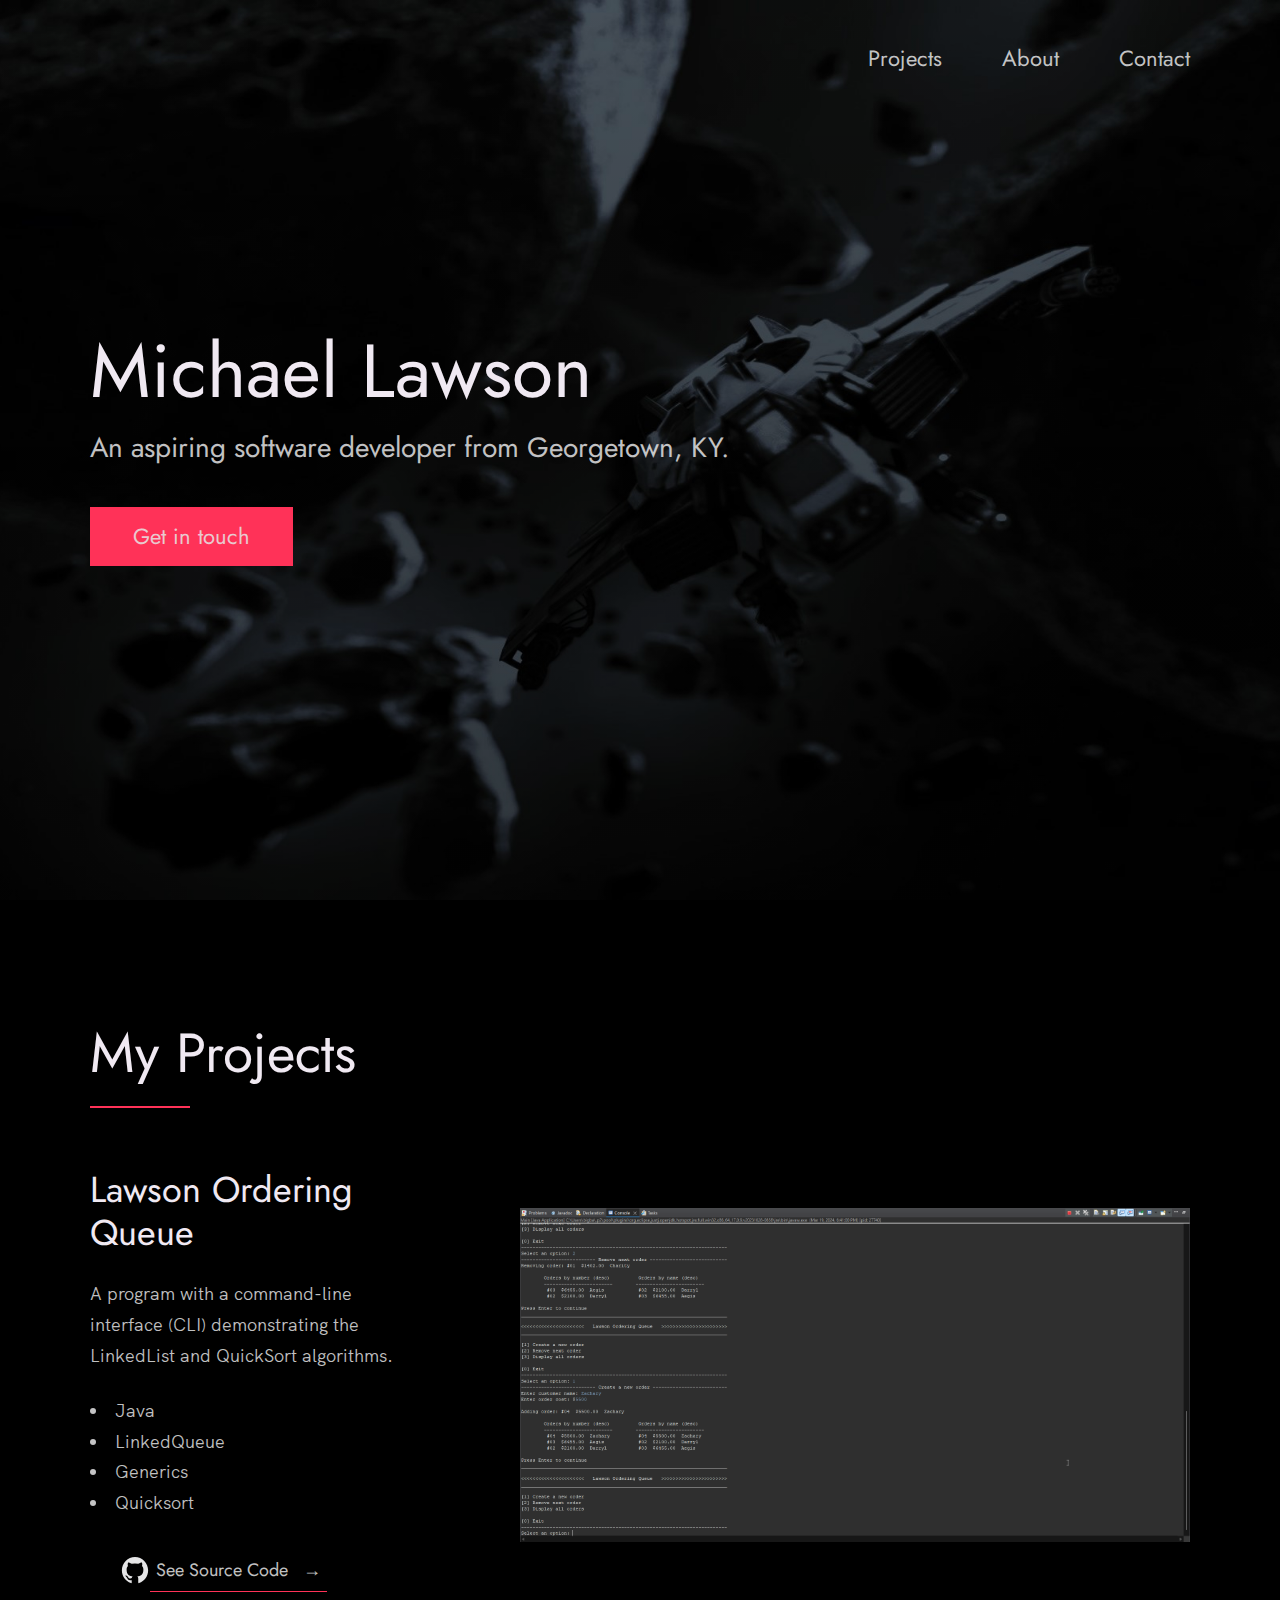
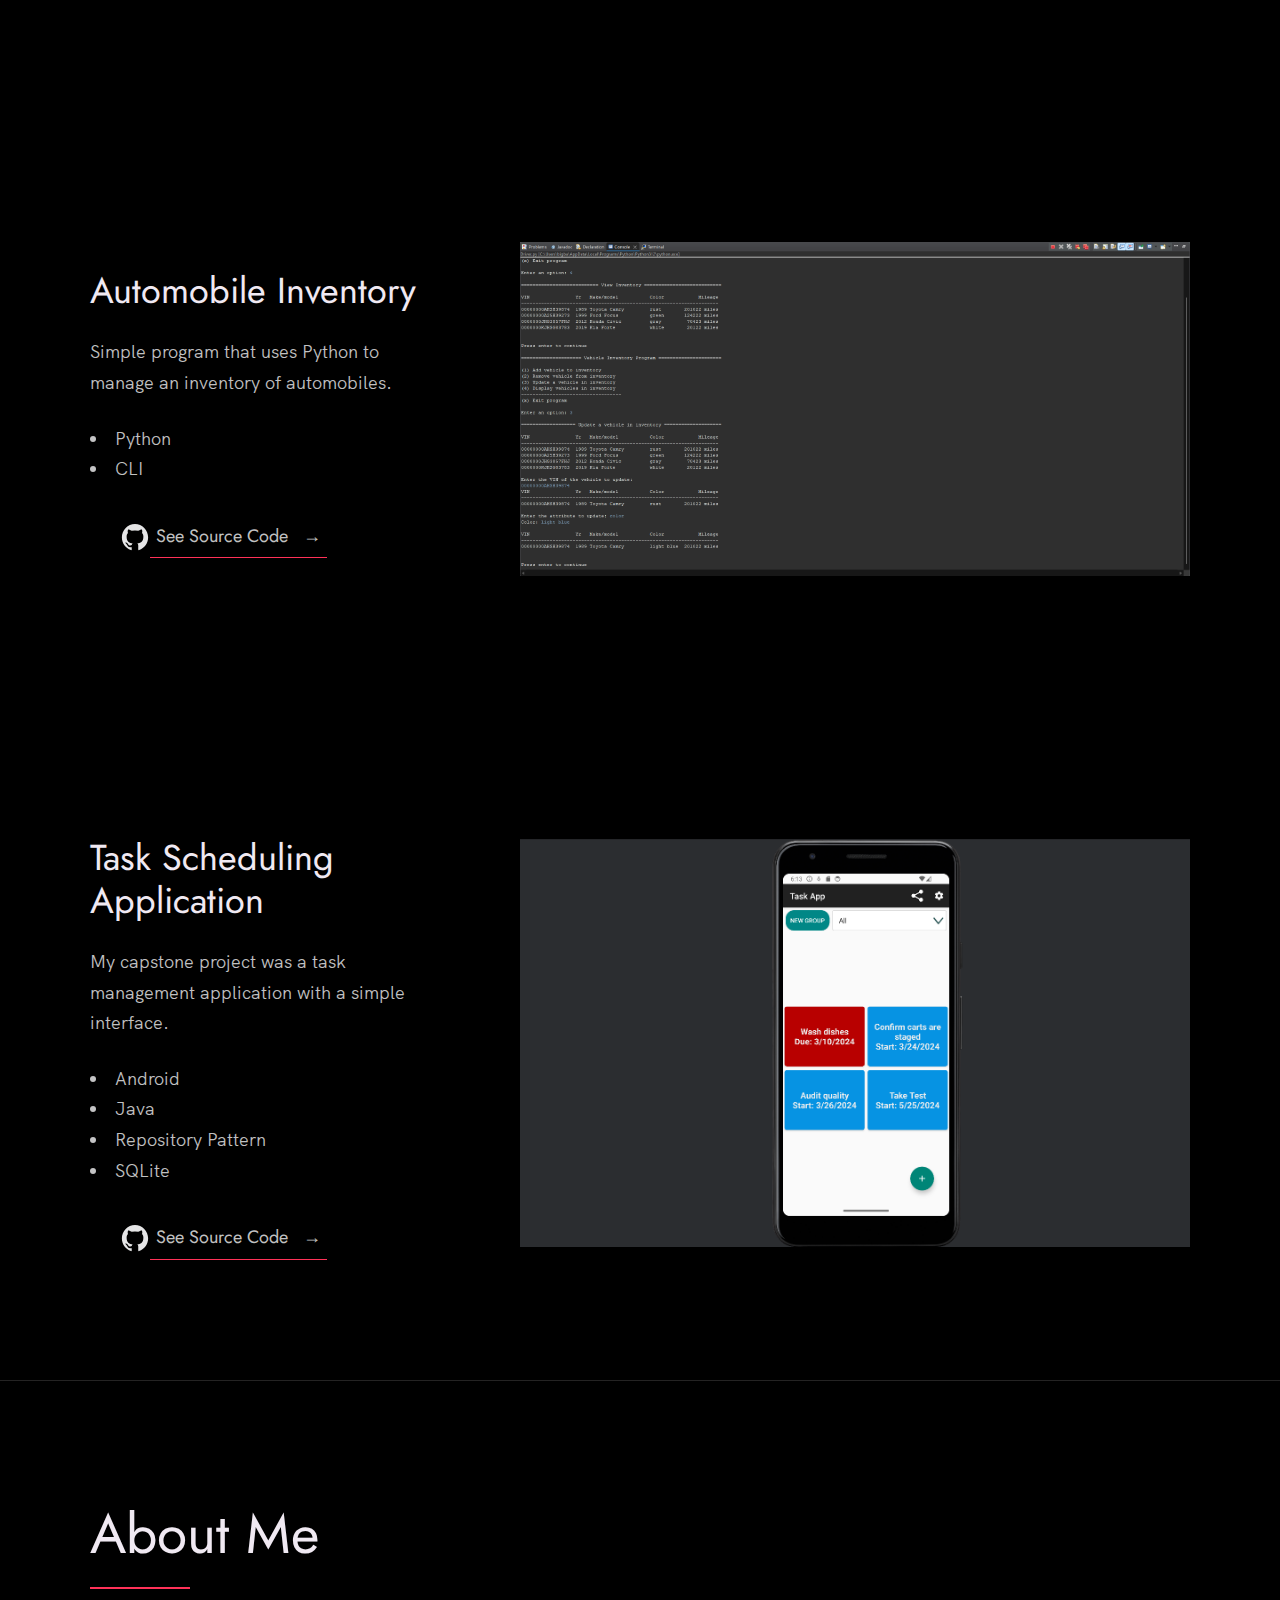
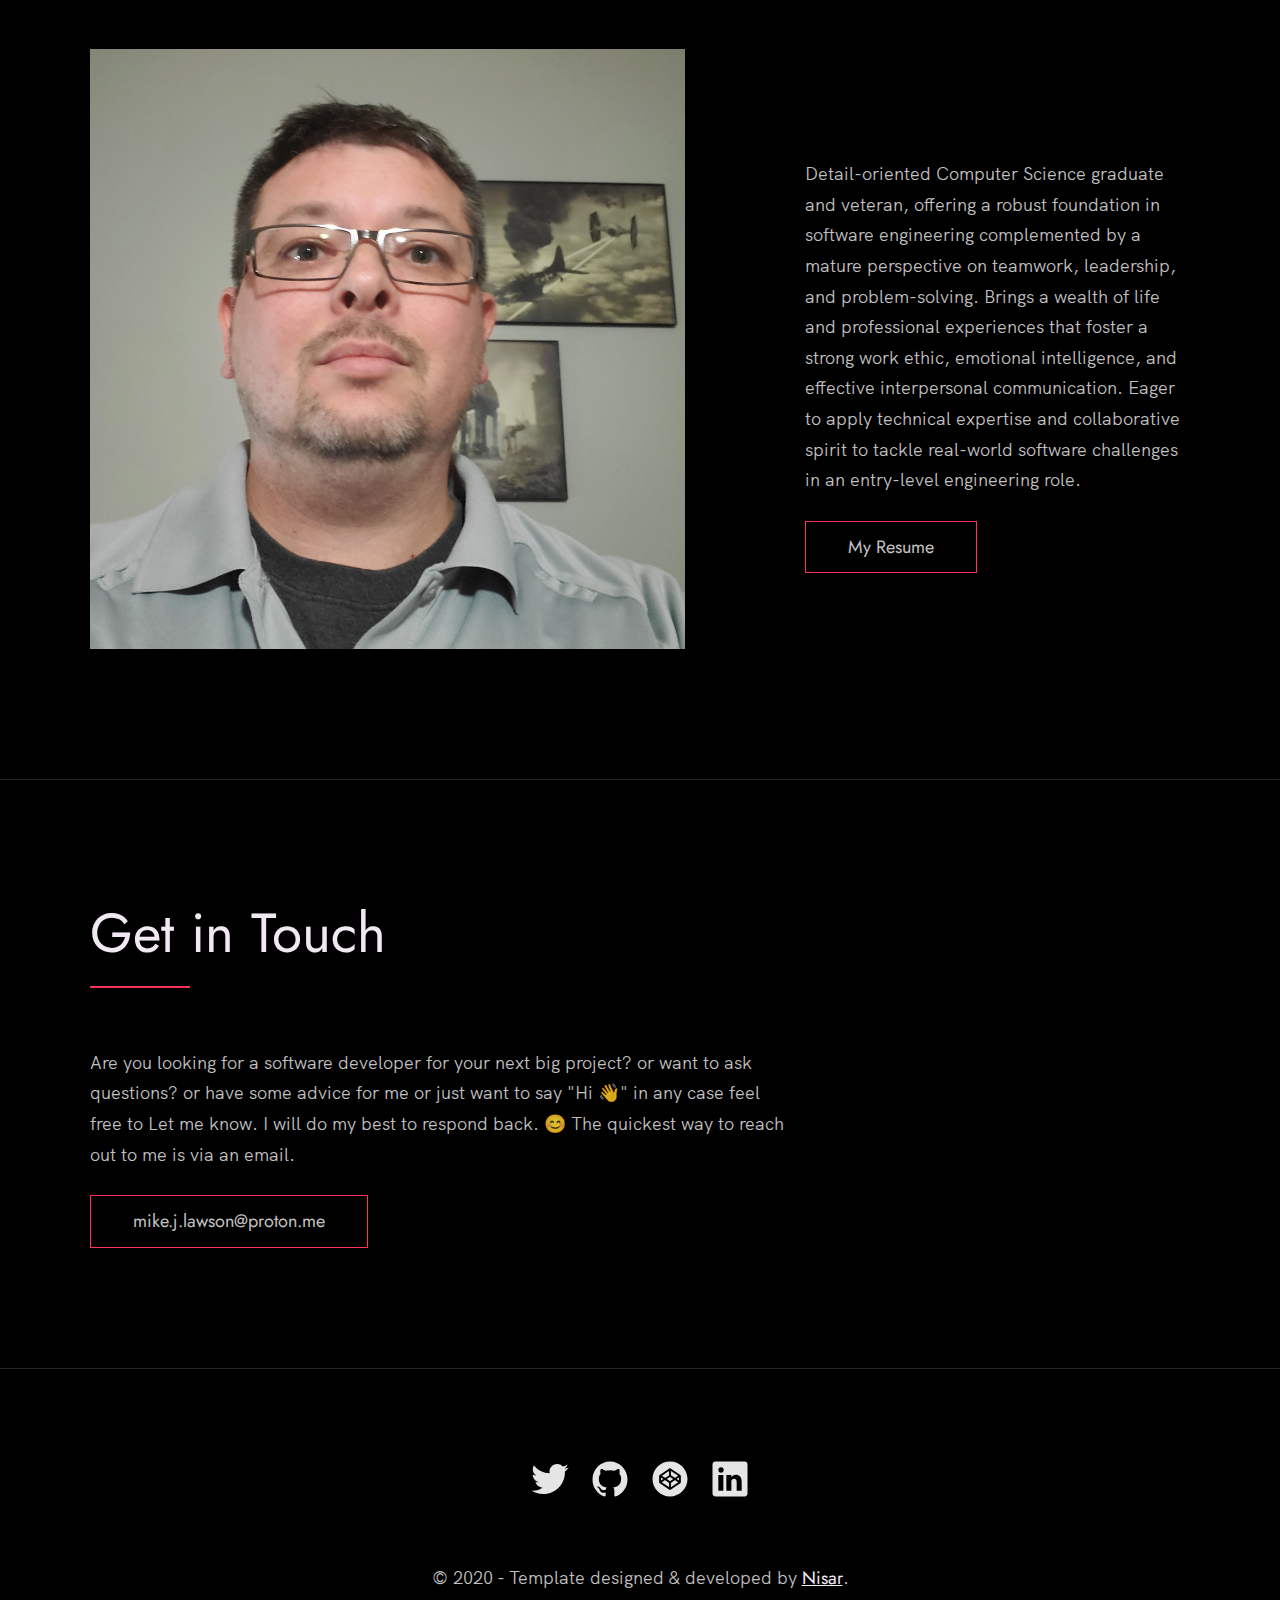
==== index.html @ 96735320 "Update index.html" ====
<!-- 
  Hello 😊.

  This template is designed and developed by Nisar Hassan Naqvi
  for anyone to use for free or customize the way they like.

  Github Repo: https://github.com/nisarhassan12/portfolio-template/
  My Website: https://nisar.dev

  For business & inquires, contact me => syednisarhassan12@gmail.com
-->

<!DOCTYPE html>
<html lang="en">

<head>
  <meta charset="UTF-8" />
  <meta name="viewport" content="width=device-width, initial-scale=1.0" />
  <link rel="shortcut icon" type="image/png" href="./images/favicon.png" />

  <!-- Put your site title here -->
  <title>
    Michael Lawson | An aspiring software developer.
  </title>

  <meta name="description" content="Add small description of yourslef.">
  <!-- Add some coding keywords below, Ex: (React, CSS etc) -->
  <meta name="keywords" content="Put your name, skills and some coding keywords" />
  <link rel="stylesheet" href="index.css" />
</head>

<body>

  <!-- ***** Header ***** -->

  <header class="header" role="banner" id="top">
    <div class="row">
      <nav class="nav" role="navigation">
        <ul class="nav__items">
          <li class="nav__item"><a href="#work" class="nav__link">Projects</a></li>
          <li class="nav__item">
            <a href="#about" class="nav__link">About</a>
          </li>
          <li class="nav__item">
            <a href="#contact" class="nav__link">Contact</a>
          </li>
        </ul>
      </nav>
    </div>
    <div class="header__text-box row">
      <div class="header__text">
        <h1 class="heading-primary">
          <!-- Replace the following name with your name -->
          <span>Michael Lawson</span>
        </h1>
        <!-- Put a small paragraph about yourself -->
        <p>An aspiring software developer from Georgetown, KY.</p>
        <a href="#contact" class="btn btn--pink">Get in touch</a>
      </div>
    </div>
  </header>

  <main role="main">

    <!-- ***** Work ***** -->

    <section class="work" id="work">
      <div class="row">
        <h2>My Projects</h2>
        <div class="work__boxes">

          <!-- Each div with the work__box class is a project. -->

          <div class="work__box">
            <div class="work__text">
              <h3>Lawson Ordering Queue</h3>
              <p>
                A program with a command-line interface (CLI) demonstrating the LinkedList and QuickSort algorithms.
              </p>
              <ul class="work__list">
                <li>Java</li>
                <li>LinkedQueue</li>
                <li>Generics</li>
                <li>Quicksort</li>
              </ul>

              <div class="work__links">
                <a href="https://github.com/Lawsonmj2024/JavaLinkedQueue" title="View Source Code" target="_blank">
                  <img src="./images/github.svg" class="work__code" alt="GitHub">
                </a>
                <a href="https://github.com/Lawsonmj2024/JavaLinkedQueue" target="_blank" class="link__text">
                  See Source Code <span>&rarr;</span>
                </a>
              </div>
            </div>
            <div class="work__image-box">
              <img src="./images/project-1.png" class="work__image" alt="Project 1" />
            </div>
          </div>
          
          <!-- Python project-2. -->

          <div class="work__box">
            <div class="work__text">
              <h3>Automobile Inventory</h3>
              <p>
                Simple program that uses Python to manage an inventory of automobiles.
              </p>
              <ul class="work__list">
                <li>Python</li>
                <li>CLI</li>
              </ul>

              <div class="work__links">
                <a href="#">
                  <img src="./images/github.svg" class="work__code" title="View Source Code" alt="GitHub">
                </a>
                <a href="#" class="link__text">
                  See Source Code <span>&rarr;</span>
                </a>
              </div>
            </div>
            <div class="work__image-box">
              <img src="./images/project-2.png" class="work__image" alt="Project 2" />
            </div>
          </div>
          
          <!-- Each div with the work__box class is a project. -->

          <div class="work__box">
            <div class="work__text">
              <h3>Task Scheduling Application</h3>
              <p>
                My capstone project was a task management application with a simple interface.
              </p>
              <ul class="work__list">
                <li>Android</li>
                <li>Java</li>
                <li>Repository Pattern</li>
                <li>SQLite</li>
              </ul>

              <div class="work__links">
                <a href="#">
                  <img src="./images/github.svg" class="work__code" title="View Source Code" alt="GitHub">
                </a>
                <a href="#" class="link__text">
                  See Source Code <span>&rarr;</span>
                </a>
              </div>
            </div>
            <div class="work__image-box">
              <img src="./images/project-3.png" class="work__image" alt="Project 3" />
            </div>
          </div>
        </div>
      </div>
    </section>

    <!-- ***** About ***** -->

    <section class="about" id="about">
      <div class="row">
        <h2>About Me</h2>
        <div class="about__content">
          <div class="about__text">
            <!-- Replace the below paragraph with info about yourself -->
            <p>
              Detail-oriented Computer Science graduate and veteran, offering a robust foundation in software engineering
              complemented by a mature perspective on teamwork, leadership, and problem-solving. Brings a wealth of life
              and professional experiences that foster a strong work ethic, emotional intelligence, and effective interpersonal
              communication. Eager to apply technical expertise and collaborative spirit to tackle real-world software challenges
              in an entry-level engineering role.
            </p>
            <!-- Provide a link to your resume -->
            <a href="#" class="btn">My Resume</a>
          </div>

          <div class="about__photo-container">
            <!-- Add a nice photo of yourself -->
            <img class="about__photo" src="./images/my-photo.jpg" alt="" />
          </div>
        </div>
      </div>
    </section>
  </main>

  <!-- ***** Contact ***** -->

  <section class="contact" id="contact">
    <div class="row">
      <h2>Get in Touch</h2>
      <div class="contact__info">
        <p>
          Are you looking for a software developer for your next big project?
           or want to ask questions? or have some advice for me
          or just want to say "Hi 👋" in any case feel free to Let me know. I
          will do my best to respond back. 😊 The quickest way to reach out to
          me is via an email.
        </p>
        <!-- Replace the email with yours -->
        <a href="mailto:mike.j.lawson@proton.me" class="btn">mike.j.lawson@proton.me</a>
      </div>
    </div>
  </section>

  <!-- ***** Footer ***** -->

  <footer role="contentinfo" class="footer">
    <div class="row">
      <!-- Update the links to point to your accounts -->
      <ul class="footer__social-links">
        <li class="footer__social-link-item">
			
			<!-- X Account -->
			
          <a href="#" title="Link to Twitter Profile">
            <img src="./images/twitter.svg" class="footer__social-image" alt="Twitter">
          </a>
        </li>
        <li class="footer__social-link-item">
			
			<!-- GitHub Account -->
			
          <a href="https://github.com/Lawsonmj2024" title="Link to Github Profile">
            <img src="./images/github.svg" class="footer__social-image" alt="Github">
          </a>
        </li>
        <li class="footer__social-link-item">
			
			<!-- CodePen Account -->
			
          <a href="#" title="Link to Codepen Profile">
            <img src="./images/codepen.svg" class="footer__social-image" alt="Codepen">
          </a>
        </li>
        <li class="footer__social-link-item">
			
			<!-- LinkedIn Account -->
			
          <a href=https://www.linkedin.com/in/michael-lawson-b5376b250/">
            <img src="./images/linkedin.svg" title="Link to Linkedin Profile" class="footer__social-image" alt="Linkedin">
          </a>
        </li>
      </ul>

      <!-- If you give me some credit by keeping the below paragraph, will be huge for me 😊 Thanks. -->
      
      <p>
        &copy; 2020 - Template designed & developed by <a href="https://nisar.dev" class="link">Nisar</a>.
      </p>
      <div class="footer__github-buttons">
        <iframe
          src="https://ghbtns.com/github-btn.html?user=nisarhassan12&repo=portfolio-template&type=watch&count=true"
          frameborder="0" scrolling="0" width="170" height="20" title="Watch Portfolio Template on GitHub">
        </iframe>
      </div>
    </div>
  </footer>

  <a href="#top" class="back-to-top" title="Back to Top">
    <img src="./images/arrow-up.svg" alt="Back to Top" class="back-to-top__image"/>
  </a>
  <script src="./index.js"></script>
</body>

</html>
---- index.css ----
/* --------------------------------------- */
/* ----- Basic Setup ----- */
/* --------------------------------------- */

@font-face {
    font-family: 'Hk Grotesk';
    font-style: normal;
    font-weight: 400;
    src: url('./fonts/HKGrotesk-Regular.woff') format('woff');
}

@font-face {
    font-family: 'Jost';
    font-style: normal;
    font-weight: 400;
    src: url('./fonts/Jost-Regular.ttf') format('woff');
}

* {
    margin: 0;
    padding: 0;
    box-sizing: inherit;
}

:root {
    --font-size-small: 1.8rem;
    --font-size-normal: 2.2rem;
    --font-size-medium: 2.8rem;
    --font-size-medium-1: 3.6rem;
    --font-size-large: 5.5rem;
    --font-size-huge: 7.5rem;
    --font-stack: 'Hk Grotesk', sans-serif;

    --line-height-normal: 1.7;
    --line-height-small: 1.2;

    --black: #000;
    --pink: #ff3258;
    --white: #f0e9f2;
    --white-1: #e5e5e6da;


    --container-max-width: 1180px;
    --container-normal-width: 800px;
    --container-medium-width: 700px; 
    --container-small-width: 500px;

    --gutter-huge: 12rem;
    --gutter-medium: 6rem;
    --gutter-normal: 3rem;
    --gutter-small-1: 2.5rem;
    --gutter-small: 2rem;

    --border-light: 1px solid rgb(36, 35, 35);
}

html {
    font-size: 62.5%; /* (16/10)*100 = 62.5% => 1rem = 10px */
    box-sizing: border-box;
    scroll-behavior: smooth;
}

@media(max-width: 1000px) {
    html {
        font-size: 52%;
    }
}

body {
    font-size: var(--font-size-small);
    font-family: var(--font-stack);
    font-weight: 400;
    color: var(--white-1);
    line-height: var(--line-height-normal);
    background: var(--black);
    overflow-x: hidden;
}

.row {
    max-width: var(--container-max-width);
    margin: 0 auto;
}

@media(max-width: 1340px) {
    .row {
        max-width: 1100px;
    }
}

@media(max-width: 1240px) {
    .row {
        padding: 0 var(--gutter-medium);
    }
}

@media(max-width: 600px) {
    .row {
        padding: 0 var(--gutter-normal);
    }
}

@media(max-width: 600px) {
    .row {
        padding: 0 var(--gutter-small);
    }
}

section {
    padding: var(--gutter-huge) 0;
    border-bottom: var(--border-light);
}

img {
    object-fit: contain;
    max-width: 100%;
}

/* --------------------------------------- */
/* ----- Headlines and Paragraphs ----- */
/* --------------------------------------- */

h1,
h2,
h3 {
    font-family: 'Jost', sans-serif;
    font-weight: 400;
    line-height: var(--line-height-small);
    color: var(--white);
}

.heading-primary {
    line-height: 1;
    font-size: var(--font-size-huge);
    font-weight: 400;
}

@media(max-width: 900px) {
    .heading-primary {
        font-size: 6.5rem;
    }
}

h2 {
    font-size: var(--font-size-large);
    margin-bottom: var(--gutter-medium);
}

h2::after {
    content: '';
    display: block;
    height: 2px;
    width: 10rem;
    background: var(--pink);
    margin: var(--gutter-small) 0;
}

h3 {
    font-size: var(--font-size-medium-1);
    margin-bottom: var(--gutter-small);
}

@media(max-width: 500px) {
    .heading-primary {
        font-size: var(--font-size-large);
    }

    h2 {
        font-size: var(--font-size-medium-1);
    }

    h3 {
        font-size: var(--font-size-medium);
    }
}

p {
    margin: var(--gutter-small-1) 0;
}

@media(max-width: 900px) {
    p { 
        max-width: var(--container-small-width);
    }
}

/* --------------------------------------- */
/* ----- Buttons and Links ----- */
/* --------------------------------------- */

a {
    color: var(--white);
    font-weight: 400;
    font-family: 'Jost', sans-serif;
    transition: all .2s;
    outline: 2px solid transparent;
}

::-moz-focus-inner {
    border: 0;
}

button:focus,
a:focus {
    outline: 2px solid var(--pink);
}

body:not(.user-is-tabbing) button:focus,
body:not(.user-is-tabbing) a:focus {
    outline: none;
}

.link:hover {
    color: var(--pink);
}

.btn {
    position: relative;
    display: inline-block;
    padding: 1rem 4.2rem;
    text-decoration: none;
    color: inherit;
    border: 1px solid  var(--pink);
    font-weight: 400;
}

.btn:focus {
    outline: none;
}

.btn::after {
    content: '';
    display: block;
    position: absolute;
    top: 0;
    left: 0;
    right: 100%;
    background: var(--white);
    height: 100%;
    z-index: -1;
    transition: all 0.2s cubic-bezier(1, 0.68, 0.16, 0.9);
}

.btn:hover::after,
.btn:focus::after {
    right: 0;
    background: var(--pink);
}

.btn--pink {
    background: var(--pink);
    transition: all 0.2s;
}

.btn--pink::after {
    display: none;
}

.btn--pink:hover,
.btn--pink:focus {
    background: transparent;
}

.link__text {
    position: relative;
    display: inline-block;
    padding: .6rem;
    color: inherit;
    text-decoration: none;
    border-bottom: 1px solid var(--pink);
}

.link__text::after {
    content: '';
    display: block;
    position: absolute;
    top: 0;
    left: 0;
    right: 100%;
    background: var(--white);
    height: 100%;
    z-index: -1;
    transition: all 0.2s cubic-bezier(1, 0.68, 0.16, 0.9);
}

.link__text:focus {
    outline: none;
}

.link__text:hover::after,
.link__text:focus:after {
    right: 0;
    background: var(--pink);
}

.link__text span {
    padding-left: 1rem;
    font-family: sans-serif;
}

/* ----- Back to Top ----- */

.back-to-top {
    position: fixed;
    bottom: 4rem;
    right: 4rem;
    display: flex;
    justify-content: center;
    align-items: center;
    height: 5.5rem;
    width: 5.5rem;
    background-color: var(--pink);
    border-radius: 50%;
    z-index: 10;
    visibility: hidden;
    transition: all .4s;
}

.back-to-top__image {
    height: 70%;
}

@media(max-width: 900px) {
    .back-to-top {
        right: 2rem;
    }
}

@media(max-width: 500px) {
    .back-to-top {
        right: 1rem;
    }
}

/* --------------------------------------- */
/* ----- Navigation ----- */
/* --------------------------------------- */

.nav {
    display: flex;
    justify-content: flex-end;
    padding: var(--gutter-normal) 0;
}

.nav__items {
    display: flex;
    list-style: none;
}

.nav__item:not(:last-child) {
    margin-right: var(--gutter-medium);
}

@media(max-width: 500px) {
    .nav {
        justify-content: center;
    }
}

@media(max-width: 400px) {
    .nav__item:not(:last-child) {
        margin-right: var(--gutter-normal);
    }
}

@media(max-width: 300px) {
    .nav {
        font-size: var(--font-size-small);
    }
}

.nav__link {
    position: relative;
    display: inline-block;
    padding: 1rem 0;
    text-decoration: none;
    color: inherit;
    transition: all .2s;
}

.nav__link::after {
    content: '';
    position: absolute;
    bottom: 0;
    left: 0;
    right: 100%;
    display: inline-block;
    height: 1rem;
    background: var(--white);
    transition: all 0.25s cubic-bezier(1, 0.68, 0.16, 0.9);
}

.nav__link:hover {
    color: var(--pink);
}

.nav__link:hover::after {
    right: 0;
    height: 2px;
    background: var(--pink);
}

/* --------------------------------------- */
/* ----- Header ----- */
/* --------------------------------------- */

.header {
    background: linear-gradient(rgba(0,0,0, .1), rgba(0,0,0, .4)), 
        url('./images/header.jpg');
    height: 100vh;
    background-size: cover;
    background-position: center;
    background-attachment: fixed;
    font-size: var(--font-size-normal);
}

.header__text {
    position: absolute;
    top: 50%;
    transform: translateY(-50%);
}

.header__text p {
    margin: 1.5rem 0 3.5rem;
    max-width: var(--container-medium-width);
    font-family: 'Jost', sans-serif;
    font-size: var(--font-size-medium);
}

@media(max-width: 500px) {
    .header {
        text-align: center;
    }

    .header__text p {
        transform: scale(.8);
    }
}

/* --------------------------------------- */
/* ----- Work ----- */
/* --------------------------------------- */

.work__box {
    display: flex;
    align-items: center;
}

@media(max-width: 900px) {
    .work__box {
        align-items: initial;
        flex-direction: column-reverse;
    }
}

.work__box:not(:last-child) {
    margin-bottom: 25rem;
}

@media(max-width: 500px) {
    .work__box:not(:last-child) {
        margin-bottom: 20rem;
    }
}

.work__links {
    display: flex;
    align-items: center;
}

.work__text {
    flex: 0 0 30%;
}

.work__list {
    /* list-style-type: square; */
    list-style-position: inside;
    margin-bottom: var(--gutter-normal);
}

.work__code {
    display: block;
    height: 3rem;
    margin-left: var(--gutter-normal);
    transition: all .3s;
}

.work__code:hover {
    transform: scale(1.2);
}

.work__image-box {
    margin-bottom: var(--gutter-normal);
}

@media(min-width: 901px) {
    .work__image-box {
        flex: 1;
        margin: 0 0 0 10rem;
    }
}

@media(max-width: 900px) {
    .work__code {
        height: 4rem;
    }
}

/* --------------------------------------- */
/* ----- Clients ----- */
/* --------------------------------------- */

.client__logos {
    display: flex;
    justify-content: space-between;
    filter: invert(100%) grayscale(100%) opacity(.8);
}

.client__logo {
    height: 6.5rem;
    max-width: 18rem;
}

@media(max-width: 1240px) {
    .client__logos {
        overflow-x: scroll;
        padding: var(--gutter-normal);
    }

    .client__logo:not(:last-of-type) {
        margin-right: var(--gutter-medium);
    }
}

/* --------------------------------------- */
/* ----- About ----- */
/* --------------------------------------- */

.about__content {
    display: flex;
    flex-direction: row-reverse;
    align-items: center;
}

@media(max-width: 900px) {
    .about__content {
        flex-direction: column-reverse;
        align-items: initial;
    }
}

.about__photo-container {
    margin-bottom: var(--gutter-normal);
}

@media(min-width: 901px) {
    .about__text {
        flex: 0 0 35%;
    }
    
    .about__photo-container {
        flex: 1;
        margin: 0 var(--gutter-huge) 0 0;
    }
}

/* --------------------------------------- */
/* ----- Contact ----- */
/* --------------------------------------- */

.contact__info {
    max-width: var(--container-medium-width);
}

/* --------------------------------------- */
/* ----- Footer ----- */
/* --------------------------------------- */

.footer {
    text-align: center;
    padding: var(--gutter-medium) 0 var(--gutter-normal);
}

.footer__social-links {
    display: flex;
    justify-content: center;
    padding: var(--gutter-normal) 0;
    list-style: none;
}

.footer__social-link-item:not(:last-of-type) {
    margin-right: var(--gutter-small);
}

.footer__social-image {
    height: 4rem;
}

.footer__github-buttons {
    display: flex;
    justify-content: center;
}

.footer__github-buttons iframe {
    height: 2.5rem;
    width: 84px;
    transform: translateY(3px);
}

@media(max-width: 500px) {
    .footer {
        padding: var(--gutter-medium) 0;
    } 
}
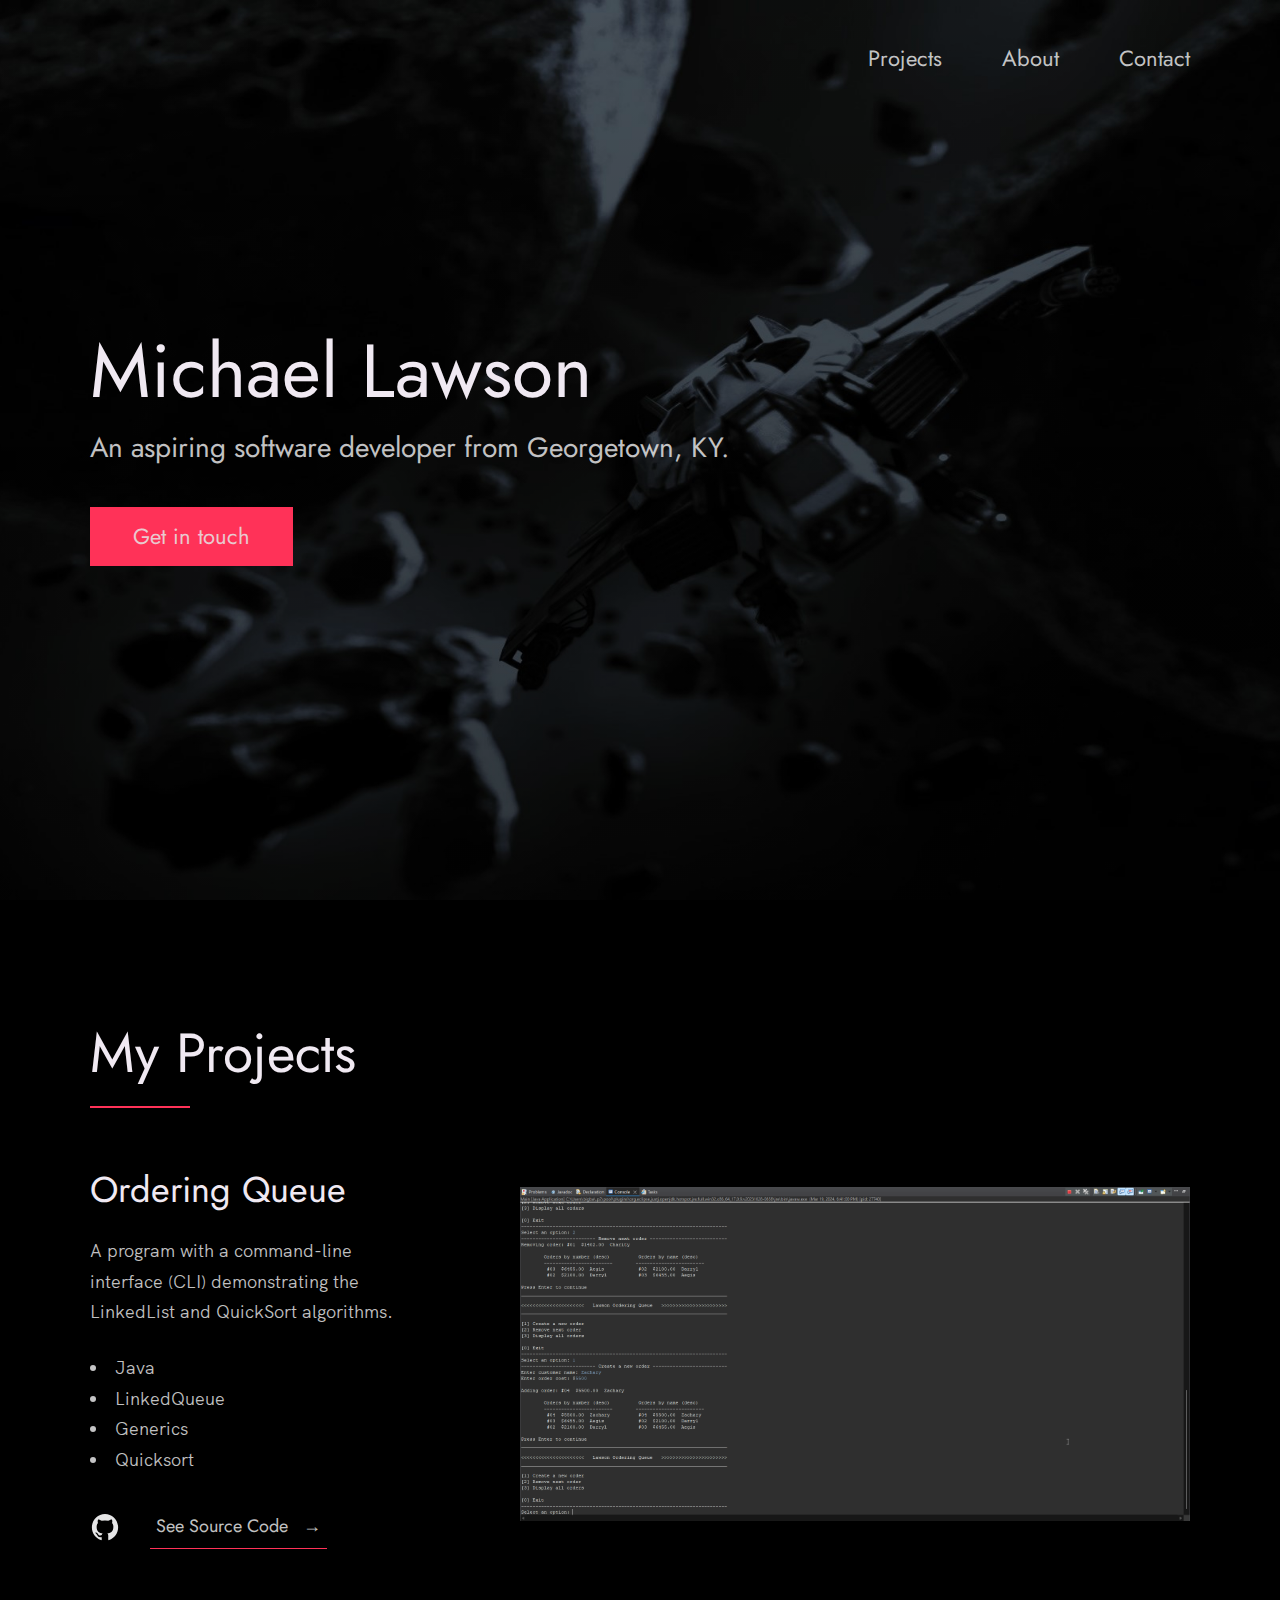
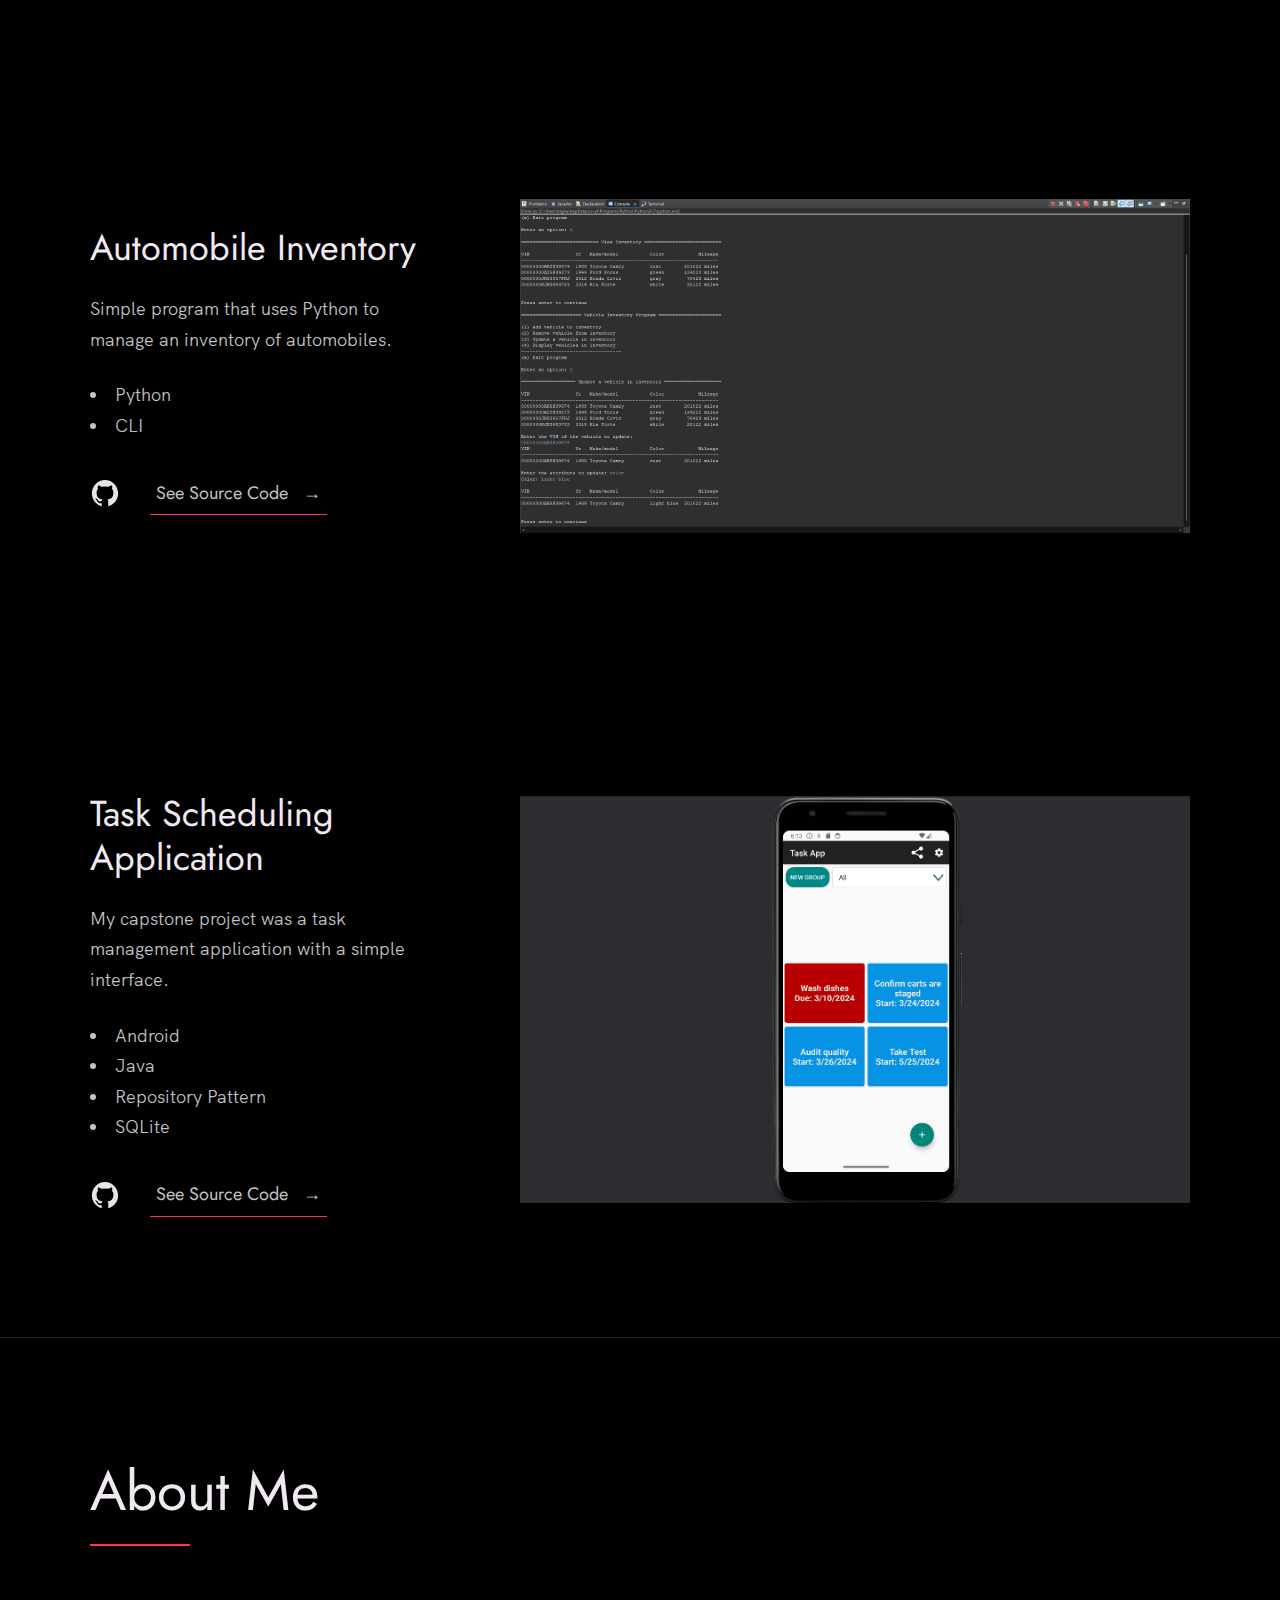
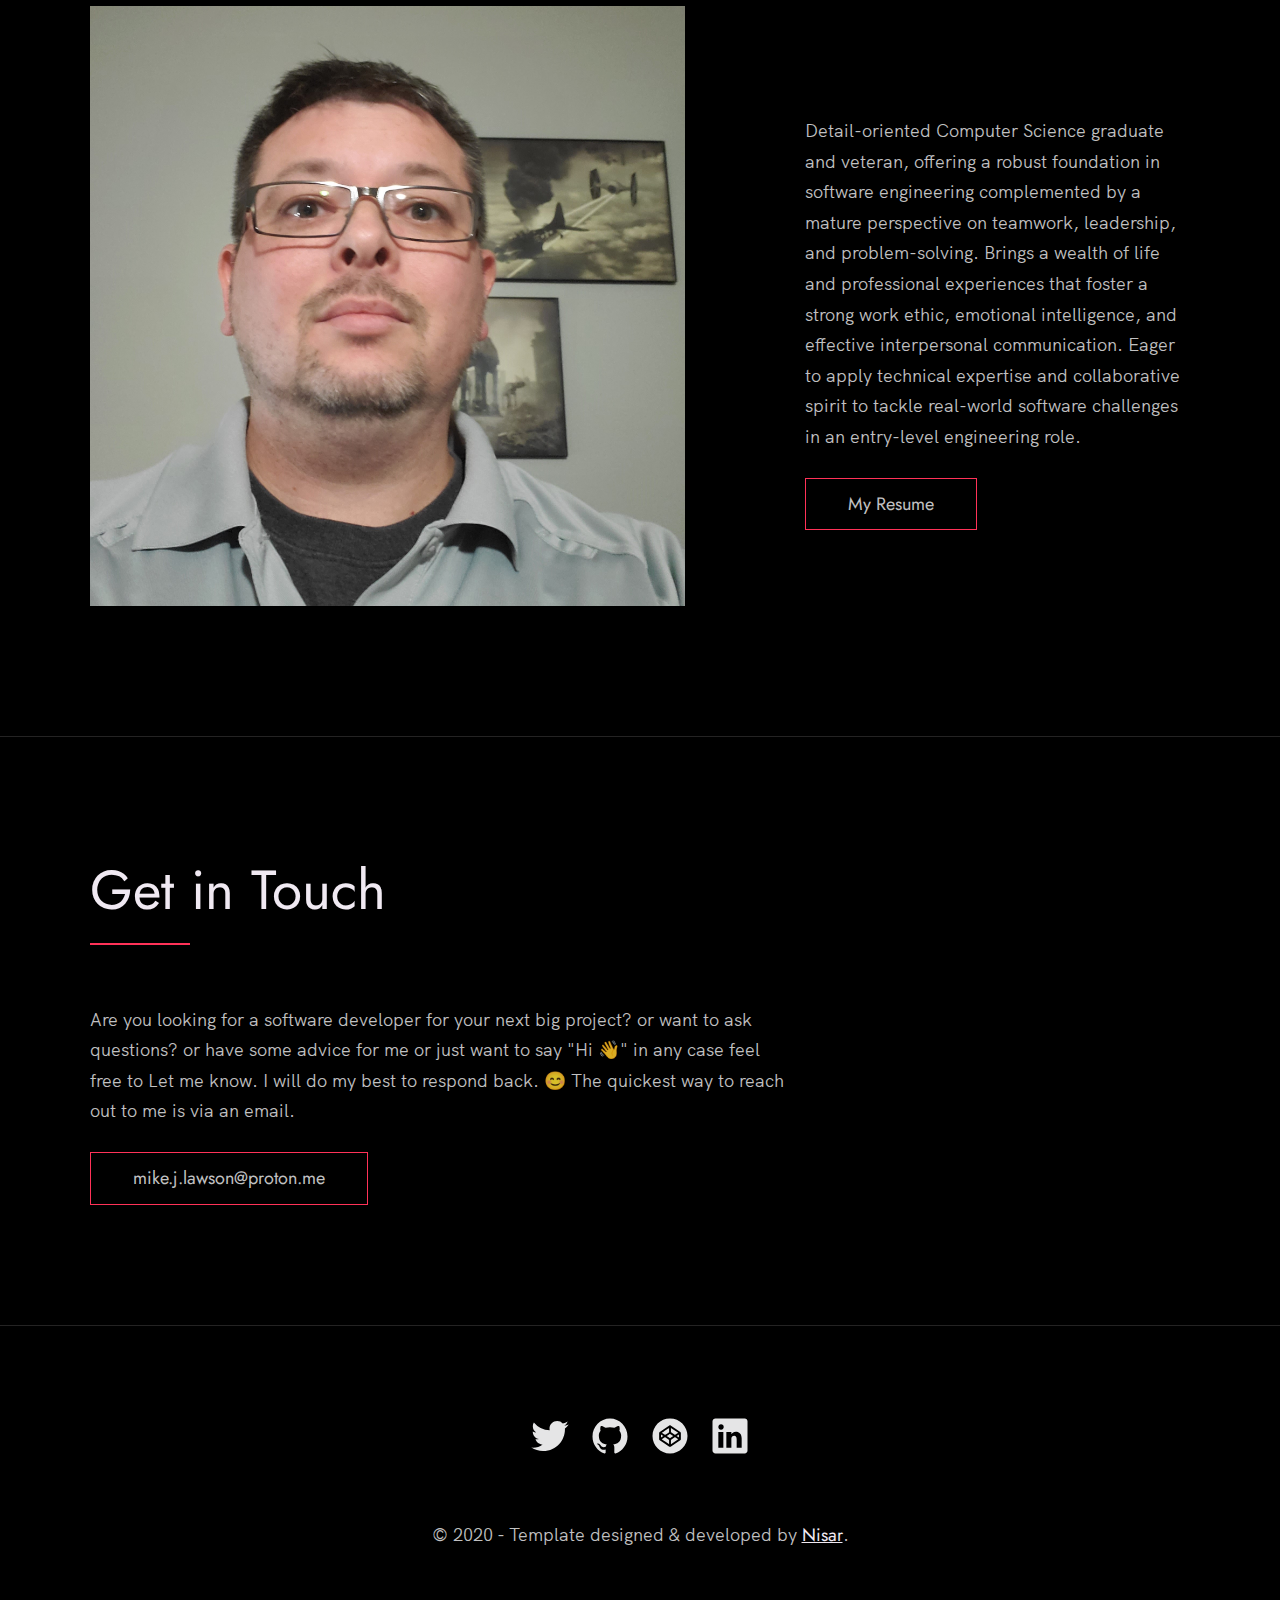
==== commit 19ad03a5: "Update index.css and index.html" ====
--- a/index.html
+++ b/index.html
@@ -73,7 +73,7 @@
 
           <div class="work__box">
             <div class="work__text">
-              <h3>Lawson Ordering Queue</h3>
+              <h3>Ordering Queue</h3>
               <p>
                 A program with a command-line interface (CLI) demonstrating the LinkedList and QuickSort algorithms.
               </p>
--- a/index.css
+++ b/index.css
@@ -267,6 +267,7 @@
     color: inherit;
     text-decoration: none;
     border-bottom: 1px solid var(--pink);
+    margin-left: var(--gutter-normal);
 }
 
 .link__text::after {
@@ -480,7 +481,7 @@
 .work__code {
     display: block;
     height: 3rem;
-    margin-left: var(--gutter-normal);
+    /* margin-left: var(--gutter-normal); */
     transition: all .3s;
 }
 
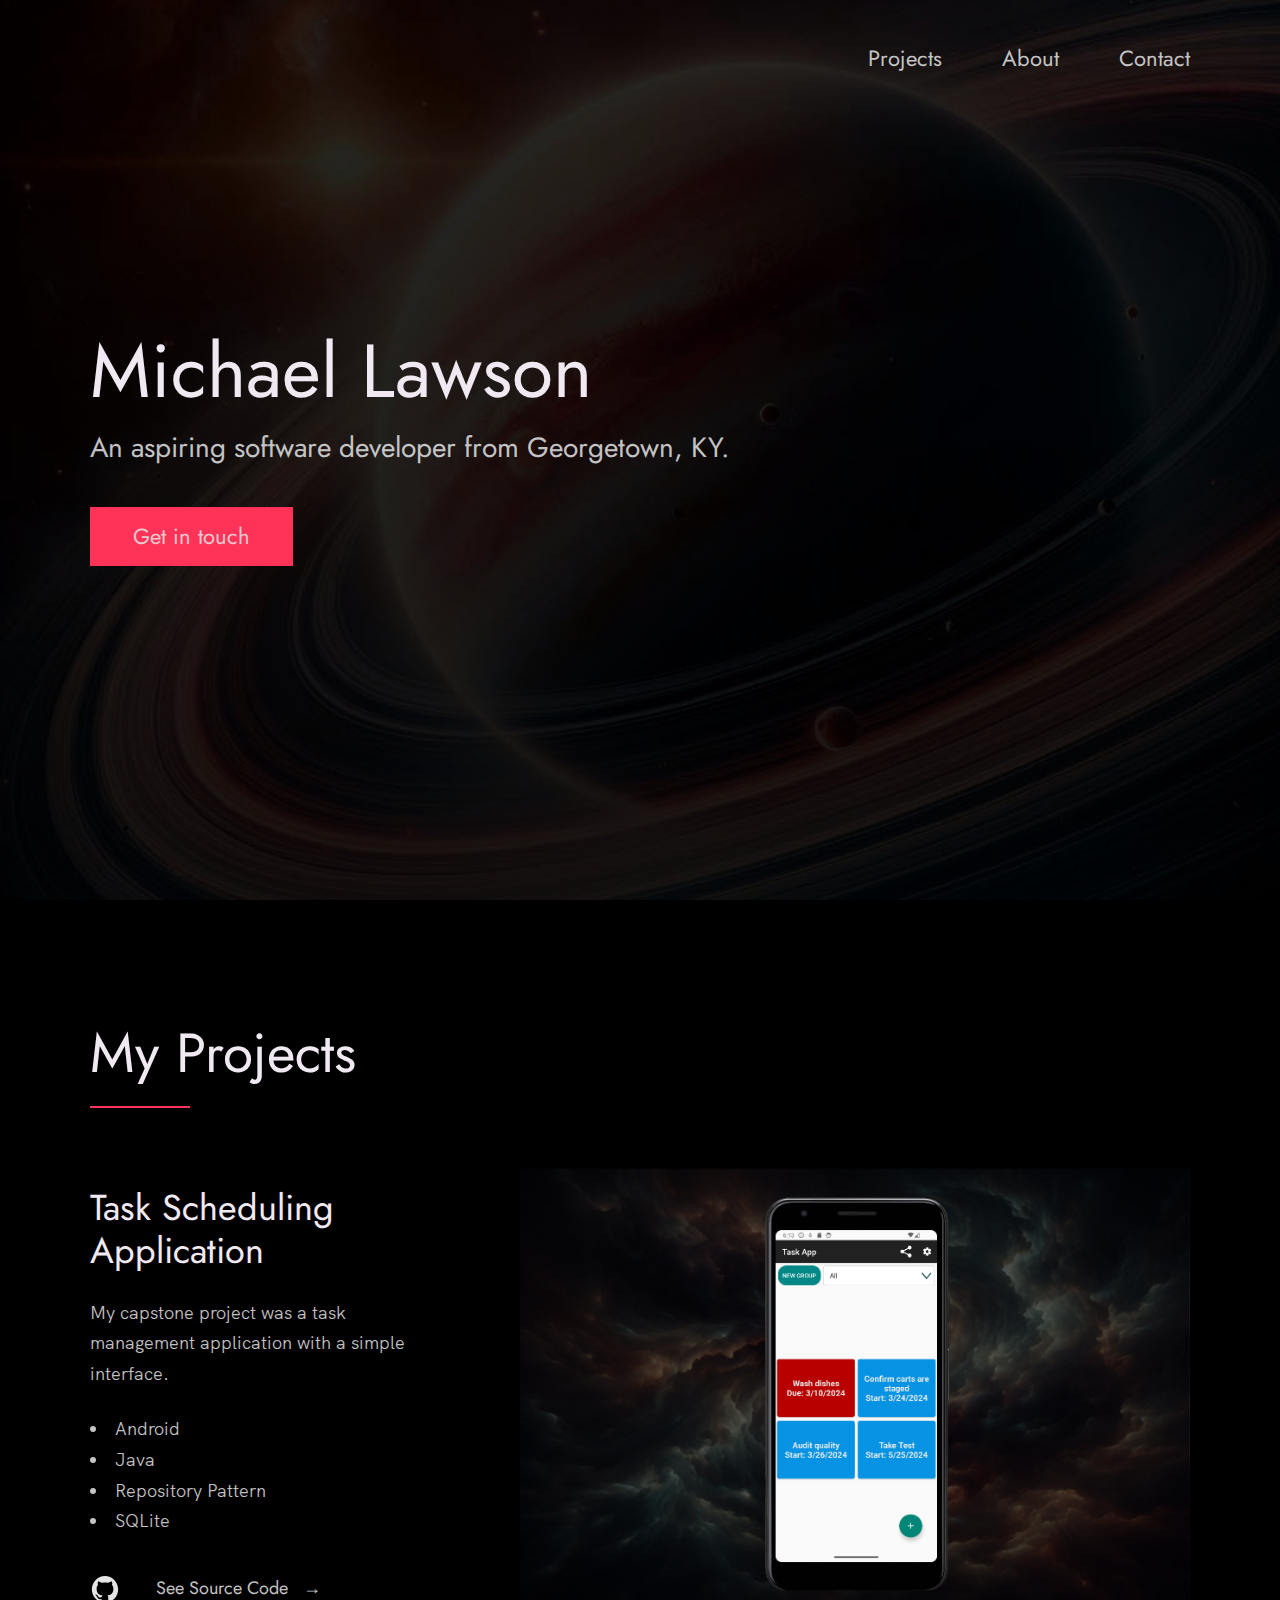
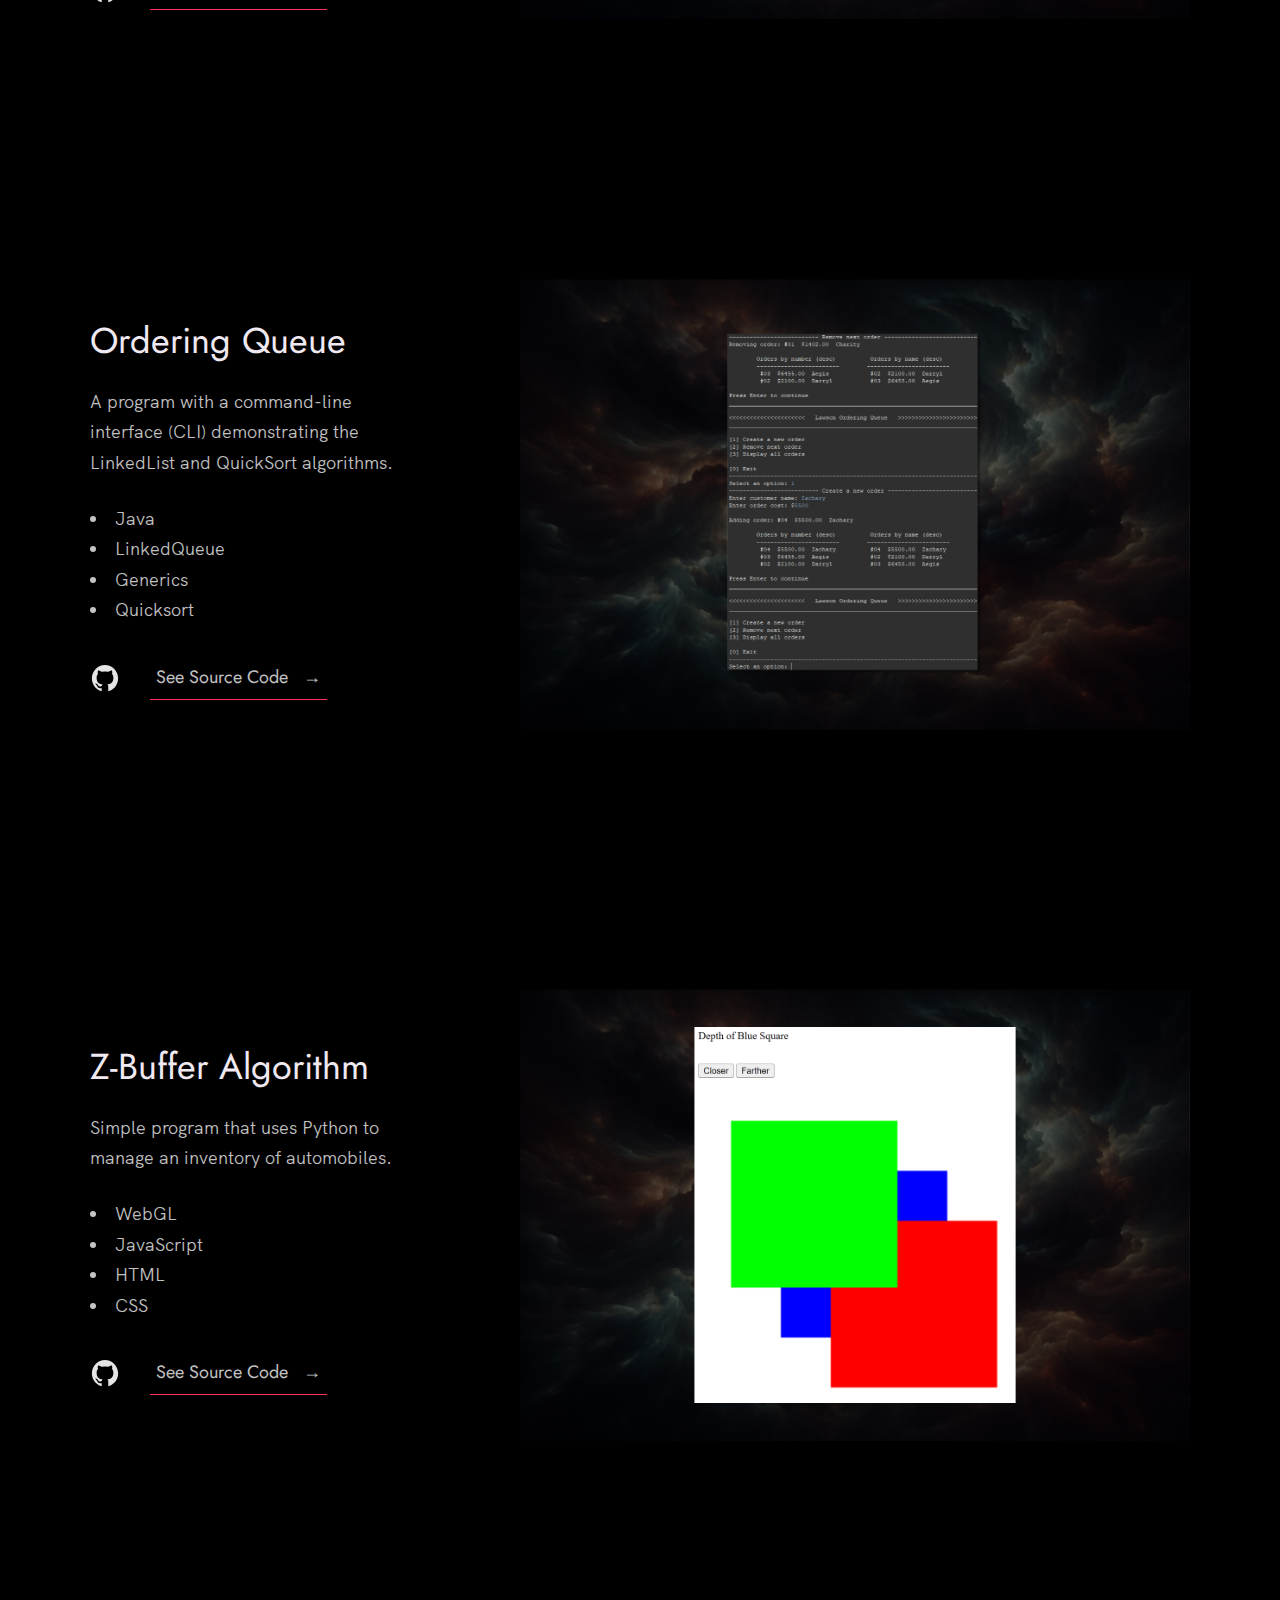
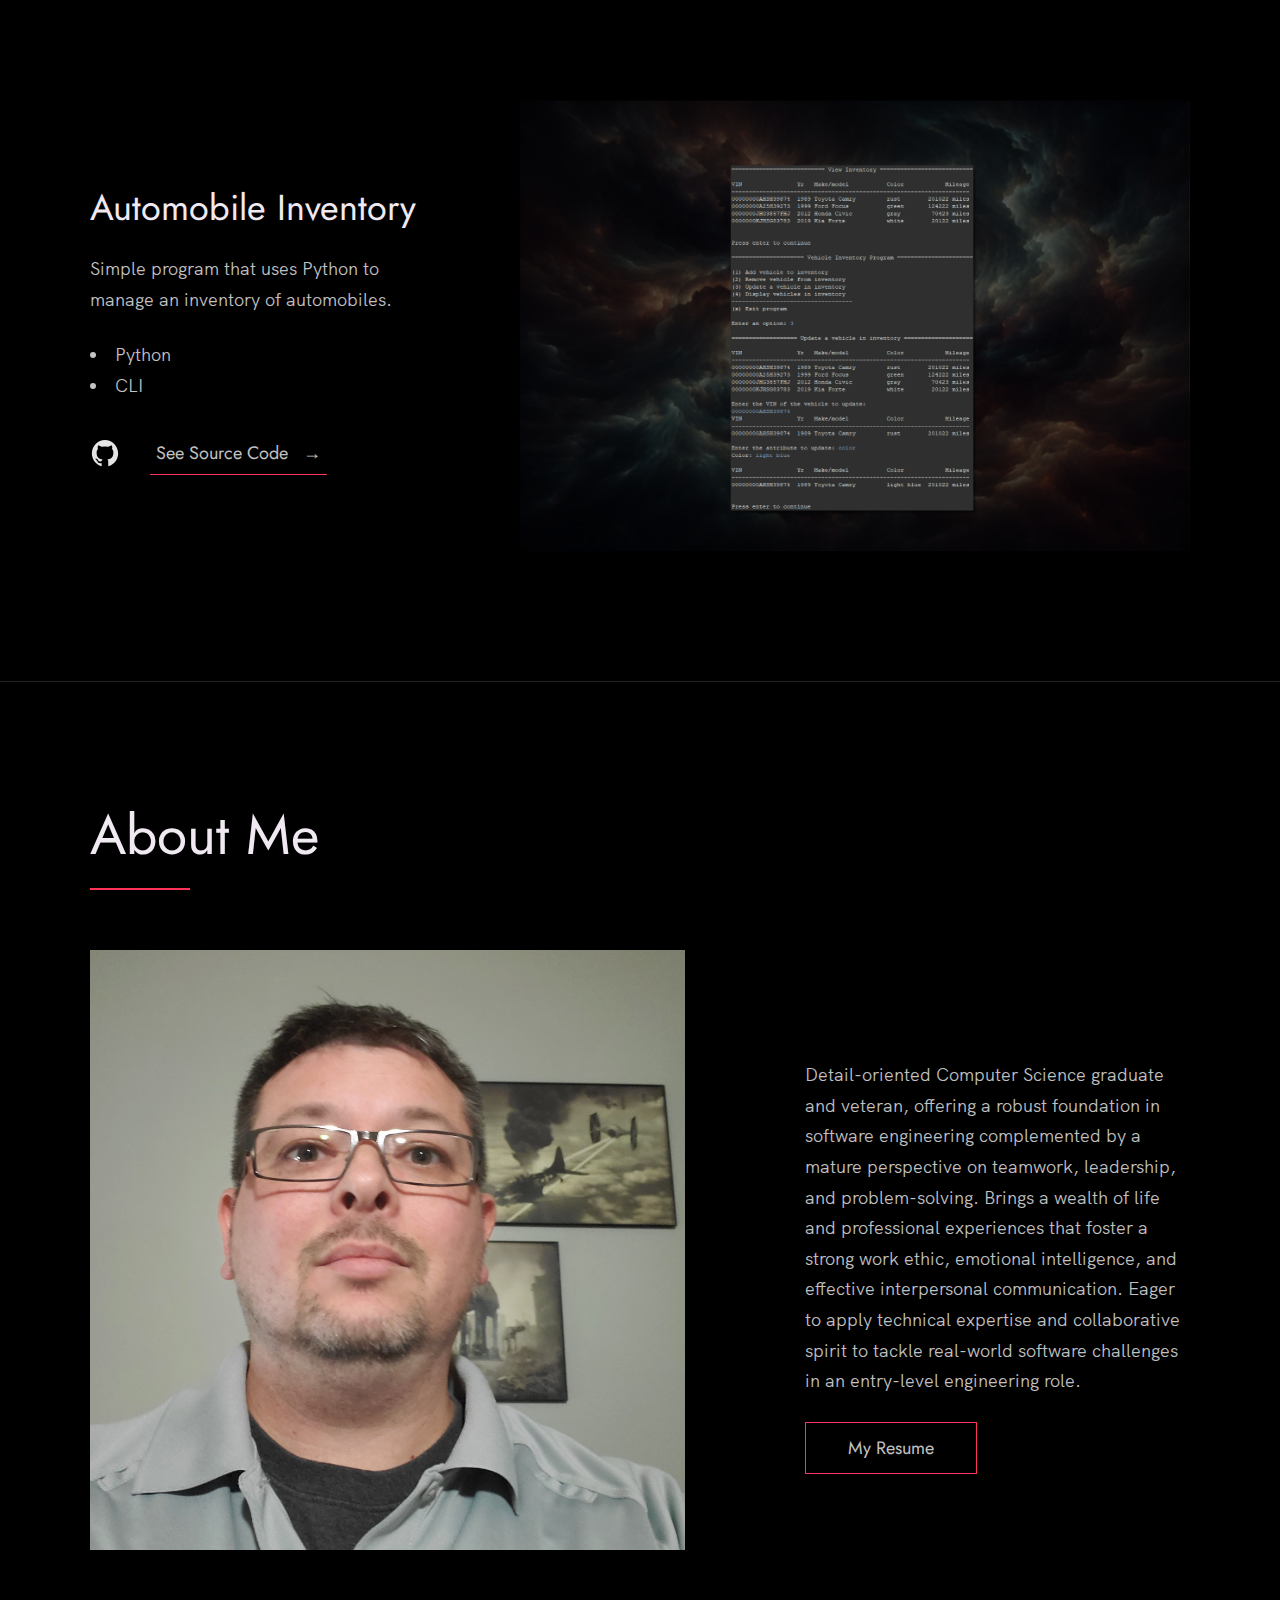
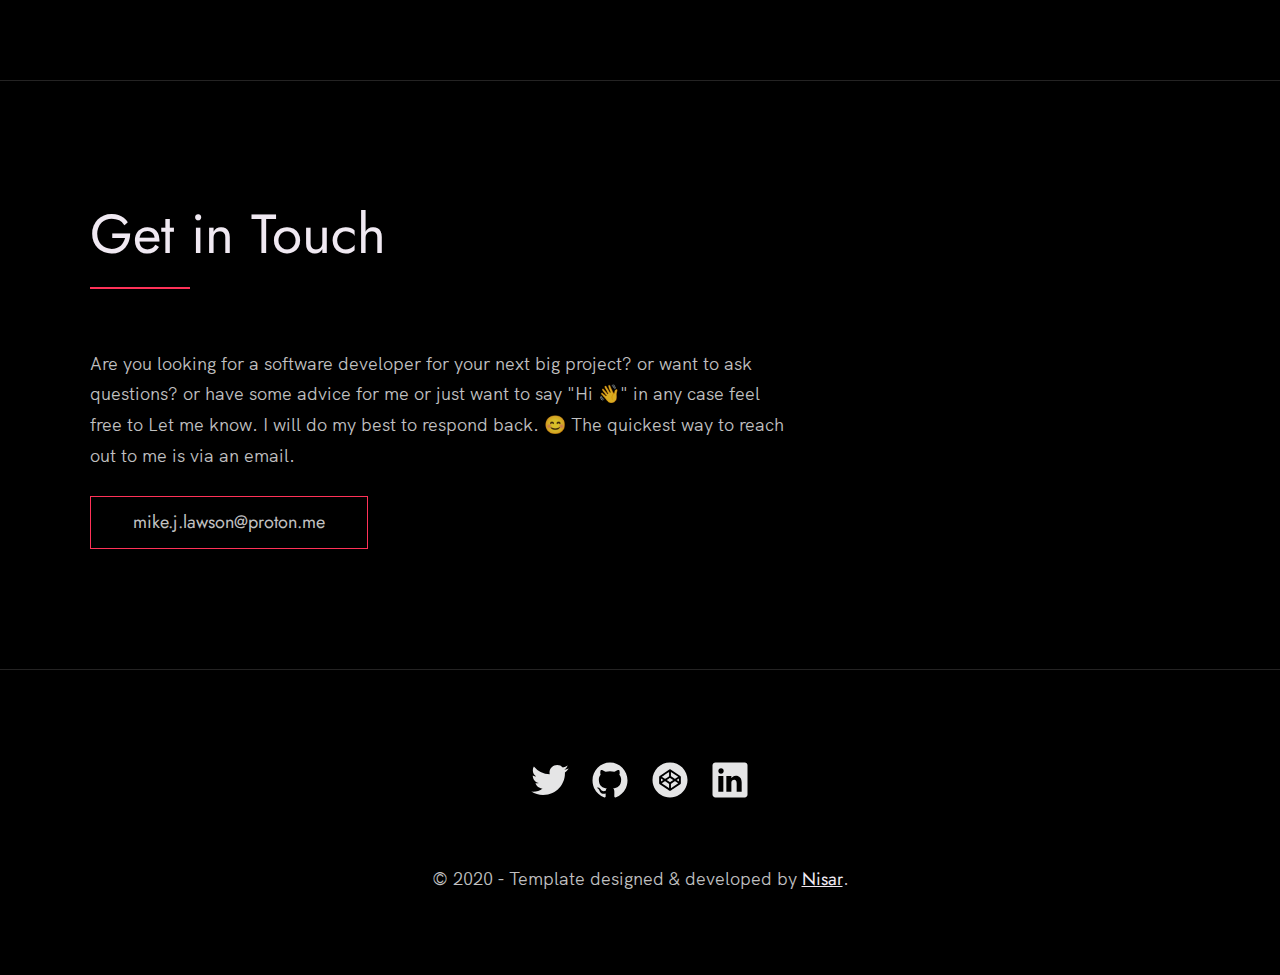
==== commit cdf8d345: "added project 4" ====
--- a/index.html
+++ b/index.html
@@ -14,254 +14,298 @@
 <html lang="en">
 
 <head>
-  <meta charset="UTF-8" />
-  <meta name="viewport" content="width=device-width, initial-scale=1.0" />
-  <link rel="shortcut icon" type="image/png" href="./images/favicon.png" />
-
-  <!-- Put your site title here -->
-  <title>
-    Michael Lawson | An aspiring software developer.
-  </title>
-
-  <meta name="description" content="Add small description of yourslef.">
-  <!-- Add some coding keywords below, Ex: (React, CSS etc) -->
-  <meta name="keywords" content="Put your name, skills and some coding keywords" />
-  <link rel="stylesheet" href="index.css" />
+	<meta charset="UTF-8" />
+	<meta name="viewport" content="width=device-width, initial-scale=1.0" />
+	<link rel="shortcut icon" type="image/png" href="./images/favicon.png" />
+
+	<!-- Put your site title here -->
+	<title>
+		Michael Lawson | An aspiring software developer.
+	</title>
+
+	<meta name="description" content="Add small description of yourslef.">
+	<!-- Add some coding keywords below, Ex: (React, CSS etc) -->
+	<meta name="keywords" content="Put your name, skills and some coding keywords" />
+	<link rel="stylesheet" href="index.css" />
 </head>
 
 <body>
 
-  <!-- ***** Header ***** -->
-
-  <header class="header" role="banner" id="top">
-    <div class="row">
-      <nav class="nav" role="navigation">
-        <ul class="nav__items">
-          <li class="nav__item"><a href="#work" class="nav__link">Projects</a></li>
-          <li class="nav__item">
-            <a href="#about" class="nav__link">About</a>
-          </li>
-          <li class="nav__item">
-            <a href="#contact" class="nav__link">Contact</a>
-          </li>
-        </ul>
-      </nav>
-    </div>
-    <div class="header__text-box row">
-      <div class="header__text">
-        <h1 class="heading-primary">
-          <!-- Replace the following name with your name -->
-          <span>Michael Lawson</span>
-        </h1>
-        <!-- Put a small paragraph about yourself -->
-        <p>An aspiring software developer from Georgetown, KY.</p>
-        <a href="#contact" class="btn btn--pink">Get in touch</a>
-      </div>
-    </div>
-  </header>
-
-  <main role="main">
-
-    <!-- ***** Work ***** -->
-
-    <section class="work" id="work">
-      <div class="row">
-        <h2>My Projects</h2>
-        <div class="work__boxes">
-
-          <!-- Each div with the work__box class is a project. -->
-
-          <div class="work__box">
-            <div class="work__text">
-              <h3>Ordering Queue</h3>
-              <p>
-                A program with a command-line interface (CLI) demonstrating the LinkedList and QuickSort algorithms.
-              </p>
-              <ul class="work__list">
-                <li>Java</li>
-                <li>LinkedQueue</li>
-                <li>Generics</li>
-                <li>Quicksort</li>
-              </ul>
-
-              <div class="work__links">
-                <a href="https://github.com/Lawsonmj2024/JavaLinkedQueue" title="View Source Code" target="_blank">
-                  <img src="./images/github.svg" class="work__code" alt="GitHub">
-                </a>
-                <a href="https://github.com/Lawsonmj2024/JavaLinkedQueue" target="_blank" class="link__text">
-                  See Source Code <span>&rarr;</span>
-                </a>
-              </div>
-            </div>
-            <div class="work__image-box">
-              <img src="./images/project-1.png" class="work__image" alt="Project 1" />
-            </div>
-          </div>
-          
-          <!-- Python project-2. -->
-
-          <div class="work__box">
-            <div class="work__text">
-              <h3>Automobile Inventory</h3>
-              <p>
-                Simple program that uses Python to manage an inventory of automobiles.
-              </p>
-              <ul class="work__list">
-                <li>Python</li>
-                <li>CLI</li>
-              </ul>
-
-              <div class="work__links">
-                <a href="#">
-                  <img src="./images/github.svg" class="work__code" title="View Source Code" alt="GitHub">
-                </a>
-                <a href="#" class="link__text">
-                  See Source Code <span>&rarr;</span>
-                </a>
-              </div>
-            </div>
-            <div class="work__image-box">
-              <img src="./images/project-2.png" class="work__image" alt="Project 2" />
-            </div>
-          </div>
-          
-          <!-- Each div with the work__box class is a project. -->
-
-          <div class="work__box">
-            <div class="work__text">
-              <h3>Task Scheduling Application</h3>
-              <p>
-                My capstone project was a task management application with a simple interface.
-              </p>
-              <ul class="work__list">
-                <li>Android</li>
-                <li>Java</li>
-                <li>Repository Pattern</li>
-                <li>SQLite</li>
-              </ul>
-
-              <div class="work__links">
-                <a href="#">
-                  <img src="./images/github.svg" class="work__code" title="View Source Code" alt="GitHub">
-                </a>
-                <a href="#" class="link__text">
-                  See Source Code <span>&rarr;</span>
-                </a>
-              </div>
-            </div>
-            <div class="work__image-box">
-              <img src="./images/project-3.png" class="work__image" alt="Project 3" />
-            </div>
-          </div>
-        </div>
-      </div>
-    </section>
-
-    <!-- ***** About ***** -->
-
-    <section class="about" id="about">
-      <div class="row">
-        <h2>About Me</h2>
-        <div class="about__content">
-          <div class="about__text">
-            <!-- Replace the below paragraph with info about yourself -->
-            <p>
-              Detail-oriented Computer Science graduate and veteran, offering a robust foundation in software engineering
-              complemented by a mature perspective on teamwork, leadership, and problem-solving. Brings a wealth of life
-              and professional experiences that foster a strong work ethic, emotional intelligence, and effective interpersonal
-              communication. Eager to apply technical expertise and collaborative spirit to tackle real-world software challenges
-              in an entry-level engineering role.
-            </p>
-            <!-- Provide a link to your resume -->
-            <a href="#" class="btn">My Resume</a>
-          </div>
-
-          <div class="about__photo-container">
-            <!-- Add a nice photo of yourself -->
-            <img class="about__photo" src="./images/my-photo.jpg" alt="" />
-          </div>
-        </div>
-      </div>
-    </section>
-  </main>
-
-  <!-- ***** Contact ***** -->
-
-  <section class="contact" id="contact">
-    <div class="row">
-      <h2>Get in Touch</h2>
-      <div class="contact__info">
-        <p>
-          Are you looking for a software developer for your next big project?
-           or want to ask questions? or have some advice for me
-          or just want to say "Hi 👋" in any case feel free to Let me know. I
-          will do my best to respond back. 😊 The quickest way to reach out to
-          me is via an email.
-        </p>
-        <!-- Replace the email with yours -->
-        <a href="mailto:mike.j.lawson@proton.me" class="btn">mike.j.lawson@proton.me</a>
-      </div>
-    </div>
-  </section>
-
-  <!-- ***** Footer ***** -->
-
-  <footer role="contentinfo" class="footer">
-    <div class="row">
-      <!-- Update the links to point to your accounts -->
-      <ul class="footer__social-links">
-        <li class="footer__social-link-item">
-			
-			<!-- X Account -->
-			
-          <a href="#" title="Link to Twitter Profile">
-            <img src="./images/twitter.svg" class="footer__social-image" alt="Twitter">
-          </a>
-        </li>
-        <li class="footer__social-link-item">
-			
-			<!-- GitHub Account -->
-			
-          <a href="https://github.com/Lawsonmj2024" title="Link to Github Profile">
-            <img src="./images/github.svg" class="footer__social-image" alt="Github">
-          </a>
-        </li>
-        <li class="footer__social-link-item">
-			
-			<!-- CodePen Account -->
-			
-          <a href="#" title="Link to Codepen Profile">
-            <img src="./images/codepen.svg" class="footer__social-image" alt="Codepen">
-          </a>
-        </li>
-        <li class="footer__social-link-item">
-			
-			<!-- LinkedIn Account -->
-			
-          <a href=https://www.linkedin.com/in/michael-lawson-b5376b250/">
-            <img src="./images/linkedin.svg" title="Link to Linkedin Profile" class="footer__social-image" alt="Linkedin">
-          </a>
-        </li>
-      </ul>
-
-      <!-- If you give me some credit by keeping the below paragraph, will be huge for me 😊 Thanks. -->
-      
-      <p>
-        &copy; 2020 - Template designed & developed by <a href="https://nisar.dev" class="link">Nisar</a>.
-      </p>
-      <div class="footer__github-buttons">
-        <iframe
-          src="https://ghbtns.com/github-btn.html?user=nisarhassan12&repo=portfolio-template&type=watch&count=true"
-          frameborder="0" scrolling="0" width="170" height="20" title="Watch Portfolio Template on GitHub">
-        </iframe>
-      </div>
-    </div>
-  </footer>
-
-  <a href="#top" class="back-to-top" title="Back to Top">
-    <img src="./images/arrow-up.svg" alt="Back to Top" class="back-to-top__image"/>
-  </a>
-  <script src="./index.js"></script>
+	<!-- ***** Header ***** -->
+
+	<header class="header" role="banner" id="top">
+		<div class="row">
+			<nav class="nav" role="navigation">
+				<ul class="nav__items">
+					<li class="nav__item"><a href="#work" class="nav__link">Projects</a></li>
+					<li class="nav__item">
+						<a href="#about" class="nav__link">About</a>
+					</li>
+					<li class="nav__item">
+						<a href="#contact" class="nav__link">Contact</a>
+					</li>
+				</ul>
+			</nav>
+		</div>
+		<div class="header__text-box row">
+			<div class="header__text">
+				<h1 class="heading-primary">
+					<!-- Replace the following name with your name -->
+					<span>Michael Lawson</span>
+				</h1>
+				<!-- Put a small paragraph about yourself -->
+				<p>An aspiring software developer from Georgetown, KY.</p>
+				<a href="#contact" class="btn btn--pink">Get in touch</a>
+			</div>
+		</div>
+	</header>
+
+	<main role="main">
+
+		<!-- ***** My Projects ***** -->
+
+		<section class="work" id="work">
+			<div class="row">
+				<h2>My Projects</h2>
+				<div class="work__boxes">
+
+
+					<!-- Task App -->
+
+					<div class="work__box">
+						<div class="work__text">
+							<h3>Task Scheduling Application</h3>
+							<p>
+								My capstone project was a task management application with a simple interface.
+							</p>
+							<ul class="work__list">
+								<li>Android</li>
+								<li>Java</li>
+								<li>Repository Pattern</li>
+								<li>SQLite</li>
+							</ul>
+
+							<div class="work__links">
+								<a href="#">
+									<img src="./images/github.svg" class="work__code" title="View Source Code"
+										alt="GitHub">
+								</a>
+								<a href="#" class="link__text">
+									See Source Code <span>&rarr;</span>
+								</a>
+							</div>
+						</div>
+						<div class="work__image-box">
+							<img src="./images/project-3.png" class="work__image" alt="Project 3" />
+						</div>
+					</div>
+
+					<!-- Ordering Queue -->
+
+					<div class="work__box">
+						<div class="work__text">
+							<h3>Ordering Queue</h3>
+							<p>
+								A program with a command-line interface (CLI) demonstrating the LinkedList and QuickSort
+								algorithms.
+							</p>
+							<ul class="work__list">
+								<li>Java</li>
+								<li>LinkedQueue</li>
+								<li>Generics</li>
+								<li>Quicksort</li>
+							</ul>
+
+							<div class="work__links">
+								<a href="https://github.com/Lawsonmj2024/JavaLinkedQueue" title="View Source Code"
+									target="_blank">
+									<img src="./images/github.svg" class="work__code" alt="GitHub">
+								</a>
+								<a href="https://github.com/Lawsonmj2024/JavaLinkedQueue" target="_blank"
+									class="link__text">
+									See Source Code <span>&rarr;</span>
+								</a>
+							</div>
+						</div>
+						<div class="work__image-box">
+							<img src="./images/project-1.png" class="work__image" alt="Project 1" />
+						</div>
+					</div>					
+					
+					<!-- Z Buffer Algorithm -->
+					
+					<div class="work__box">
+						<div class="work__text">
+							<h3>Z-Buffer Algorithm</h3>
+							<p>
+								Simple program that uses Python to manage an inventory of automobiles.
+							</p>
+							<ul class="work__list">
+								<li>WebGL</li>								
+								<li>JavaScript</li>
+								<li>HTML</li>
+								<li>CSS</li>
+							</ul>
+					
+							<div class="work__links">
+								<a href="#">
+									<img src="./images/github.svg" class="work__code" title="View Source Code"
+										alt="GitHub">
+								</a>
+								<a href="#" class="link__text">
+									See Source Code <span>&rarr;</span>
+								</a>
+							</div>
+						</div>
+						<div class="work__image-box">
+							<img src="./images/project-4.png" class="work__image" alt="Project 2" />
+						</div>
+					</div>
+
+					<!-- Automobile Inventory -->
+
+					<div class="work__box">
+						<div class="work__text">
+							<h3>Automobile Inventory</h3>
+							<p>
+								Simple program that uses Python to manage an inventory of automobiles.
+							</p>
+							<ul class="work__list">
+								<li>Python</li>
+								<li>CLI</li>
+							</ul>
+
+							<div class="work__links">
+								<a href="#">
+									<img src="./images/github.svg" class="work__code" title="View Source Code"
+										alt="GitHub">
+								</a>
+								<a href="#" class="link__text">
+									See Source Code <span>&rarr;</span>
+								</a>
+							</div>
+						</div>
+						<div class="work__image-box">
+							<img src="./images/project-2.png" class="work__image" alt="Project 2" />
+						</div>
+					</div>
+
+					<!-- Next Project -->
+
+				</div>
+			</div>
+		</section>
+
+		<!-- ***** About ***** -->
+
+		<section class="about" id="about">
+			<div class="row">
+				<h2>About Me</h2>
+				<div class="about__content">
+					<div class="about__text">
+						<!-- Replace the below paragraph with info about yourself -->
+						<p>
+							Detail-oriented Computer Science graduate and veteran, offering a robust foundation in
+							software engineering
+							complemented by a mature perspective on teamwork, leadership, and problem-solving. Brings a
+							wealth of life
+							and professional experiences that foster a strong work ethic, emotional intelligence, and
+							effective interpersonal
+							communication. Eager to apply technical expertise and collaborative spirit to tackle
+							real-world software challenges
+							in an entry-level engineering role.
+						</p>
+						<!-- Provide a link to your resume -->
+						<a href="#" class="btn">My Resume</a>
+					</div>
+
+					<div class="about__photo-container">
+						<!-- Add a nice photo of yourself -->
+						<img class="about__photo" src="./images/my-photo.jpg" alt="" />
+					</div>
+				</div>
+			</div>
+		</section>
+	</main>
+
+	<!-- ***** Contact ***** -->
+
+	<section class="contact" id="contact">
+		<div class="row">
+			<h2>Get in Touch</h2>
+			<div class="contact__info">
+				<p>
+					Are you looking for a software developer for your next big project?
+					or want to ask questions? or have some advice for me
+					or just want to say "Hi 👋" in any case feel free to Let me know. I
+					will do my best to respond back. 😊 The quickest way to reach out to
+					me is via an email.
+				</p>
+				<!-- Replace the email with yours -->
+				<a href="mailto:mike.j.lawson@proton.me" class="btn">mike.j.lawson@proton.me</a>
+			</div>
+		</div>
+	</section>
+
+	<!-- ***** Footer ***** -->
+
+	<footer role="contentinfo" class="footer">
+		<div class="row">
+			<!-- Update the links to point to your accounts -->
+			<ul class="footer__social-links">
+				<li class="footer__social-link-item">
+
+					<!-- X Account -->
+
+					<a href="#" title="Link to Twitter Profile">
+						<img src="./images/twitter.svg" class="footer__social-image" alt="Twitter">
+					</a>
+				</li>
+				<li class="footer__social-link-item">
+
+					<!-- GitHub Account -->
+
+					<a href="https://github.com/Lawsonmj2024" title="Link to Github Profile">
+						<img src="./images/github.svg" class="footer__social-image" alt="Github">
+					</a>
+				</li>
+				<li class="footer__social-link-item">
+
+					<!-- CodePen Account -->
+
+					<a href="#" title="Link to Codepen Profile">
+						<img src="./images/codepen.svg" class="footer__social-image" alt="Codepen">
+					</a>
+				</li>
+				<li class="footer__social-link-item">
+
+					<!-- LinkedIn Account -->
+
+					<a href=https://www.linkedin.com/in/michael-lawson-b5376b250/">
+						<img src="./images/linkedin.svg" title="Link to Linkedin Profile" class="footer__social-image"
+							alt="Linkedin">
+					</a>
+				</li>
+			</ul>
+
+			<!-- If you give me some credit by keeping the below paragraph, will be huge for me 😊 Thanks. -->
+
+			<p>
+				&copy; 2020 - Template designed & developed by <a href="https://nisar.dev" class="link">Nisar</a>.
+			</p>
+			<div class="footer__github-buttons">
+				<iframe
+					src="https://ghbtns.com/github-btn.html?user=nisarhassan12&repo=portfolio-template&type=watch&count=true"
+					frameborder="0" scrolling="0" width="170" height="20" title="Watch Portfolio Template on GitHub">
+				</iframe>
+			</div>
+		</div>
+	</footer>
+
+	<a href="#top" class="back-to-top" title="Back to Top">
+		<img src="./images/arrow-up.svg" alt="Back to Top" class="back-to-top__image" />
+	</a>
+	<script src="./index.js"></script>
 </body>
 
 </html>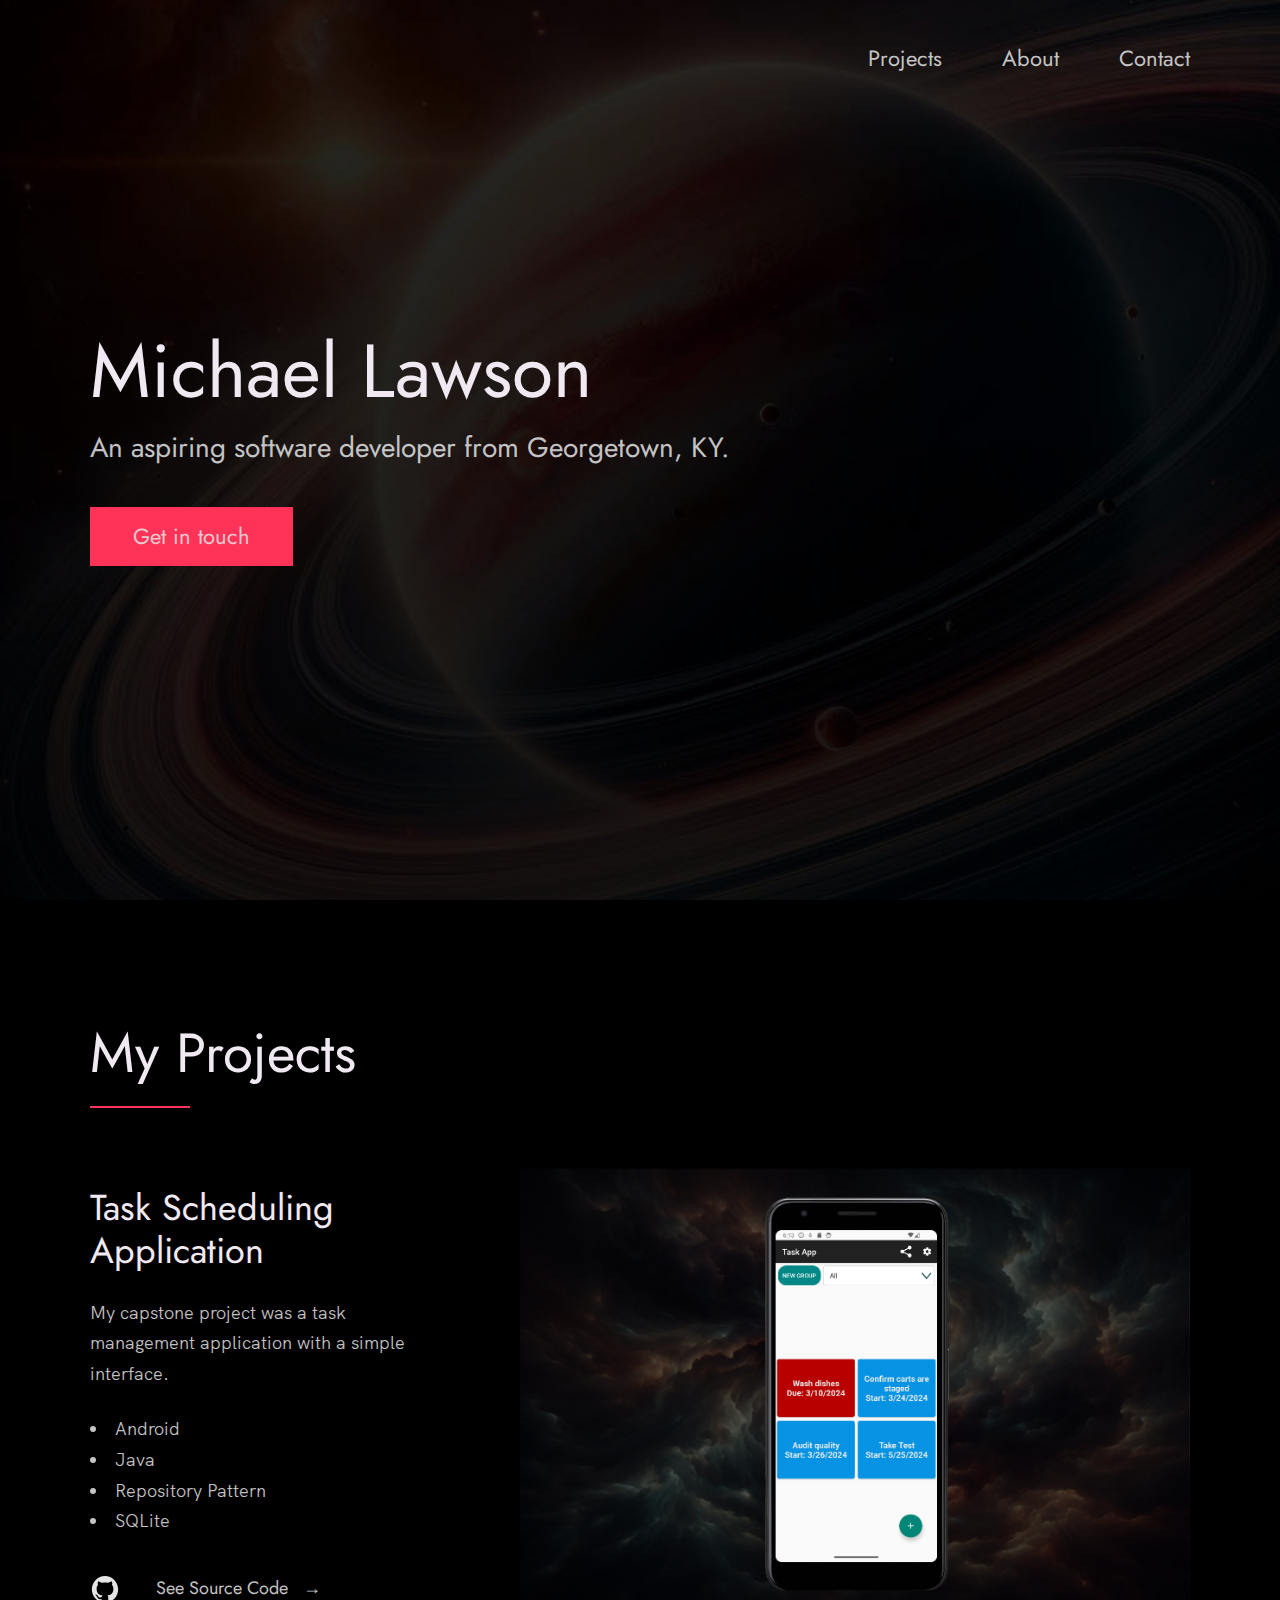
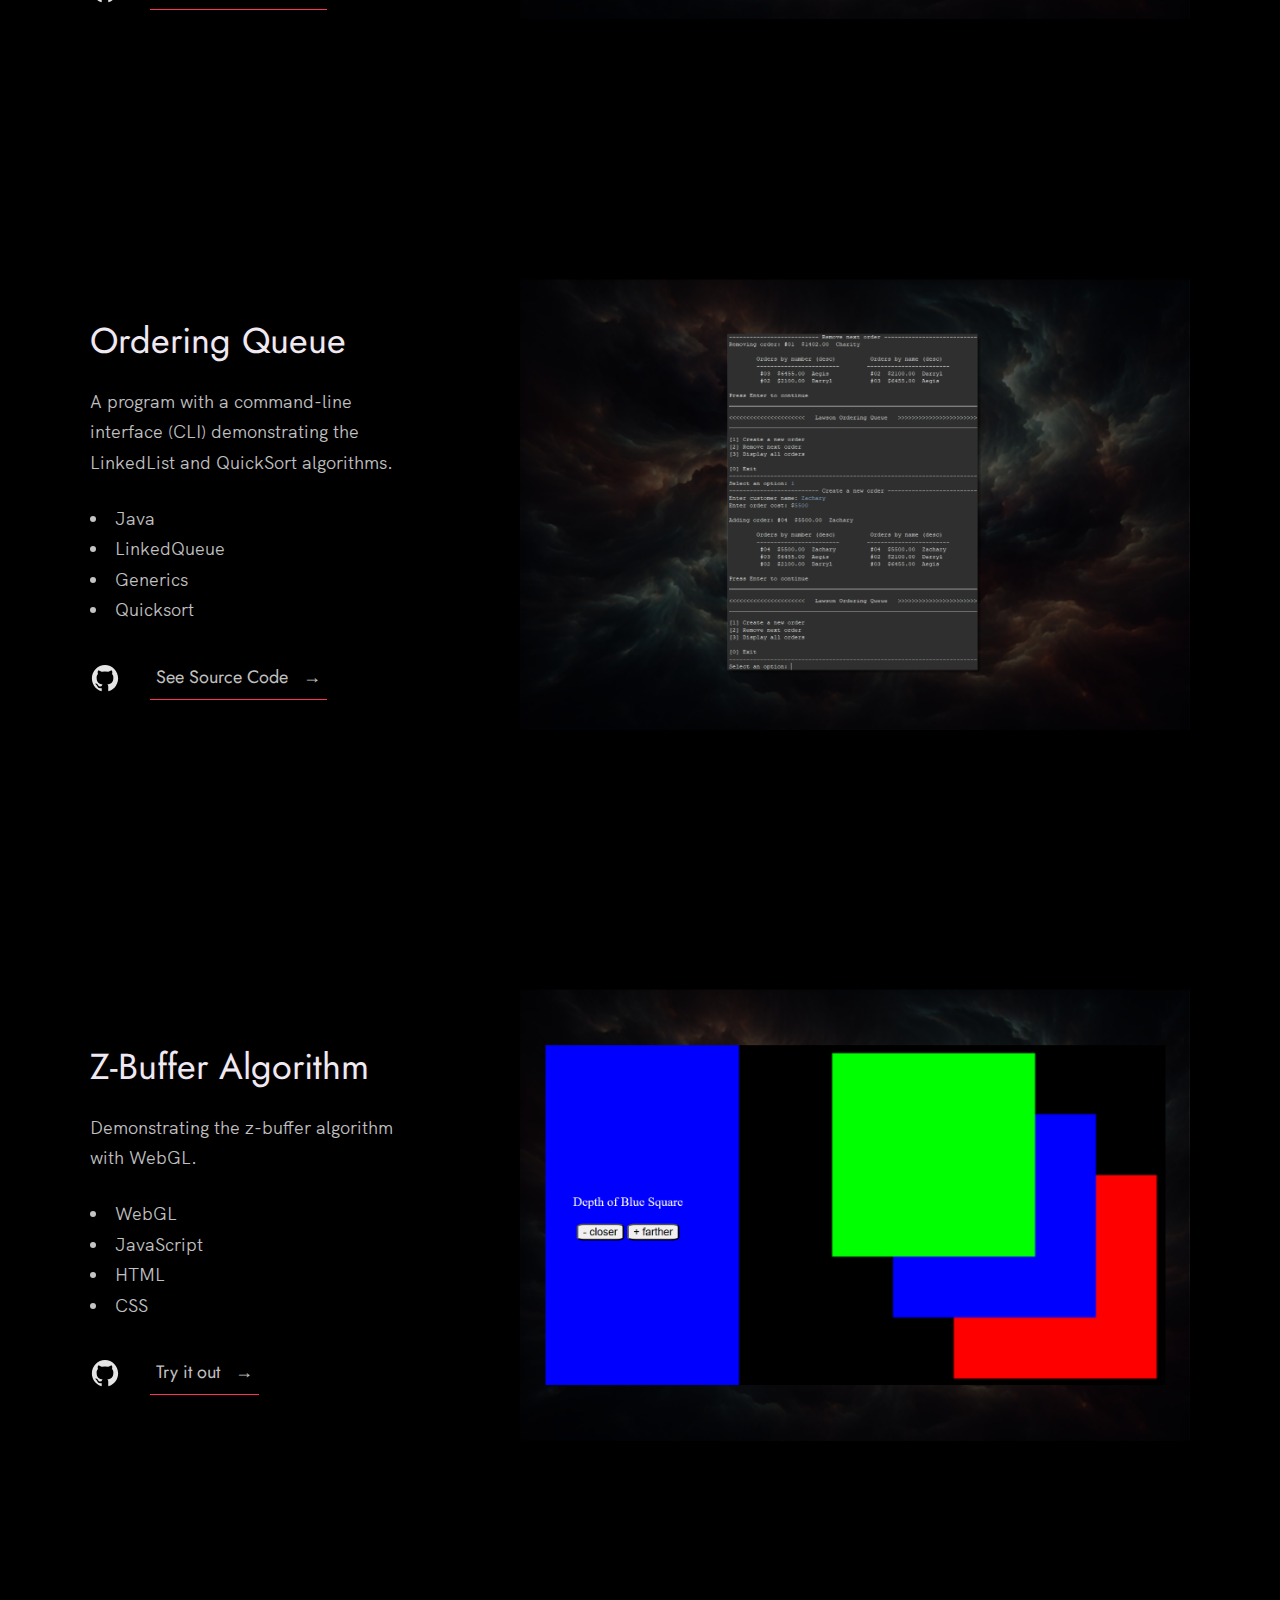
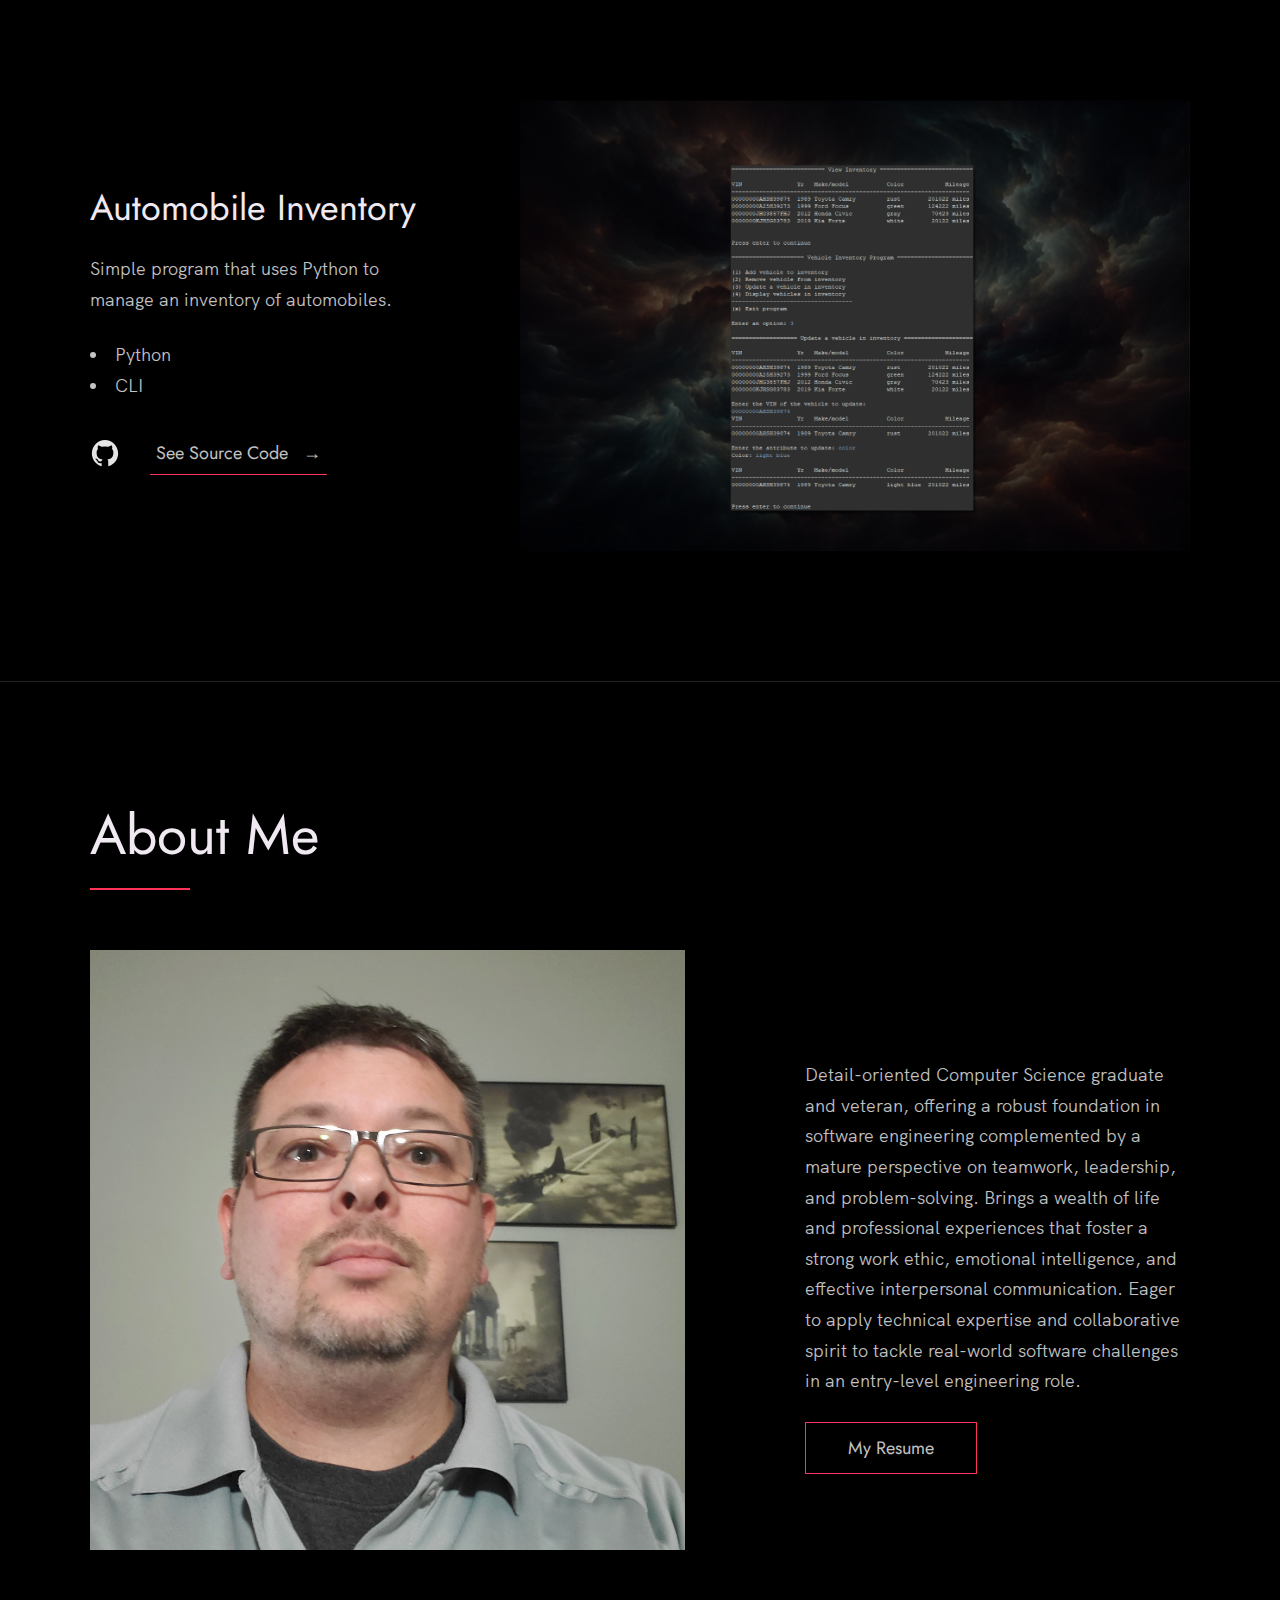
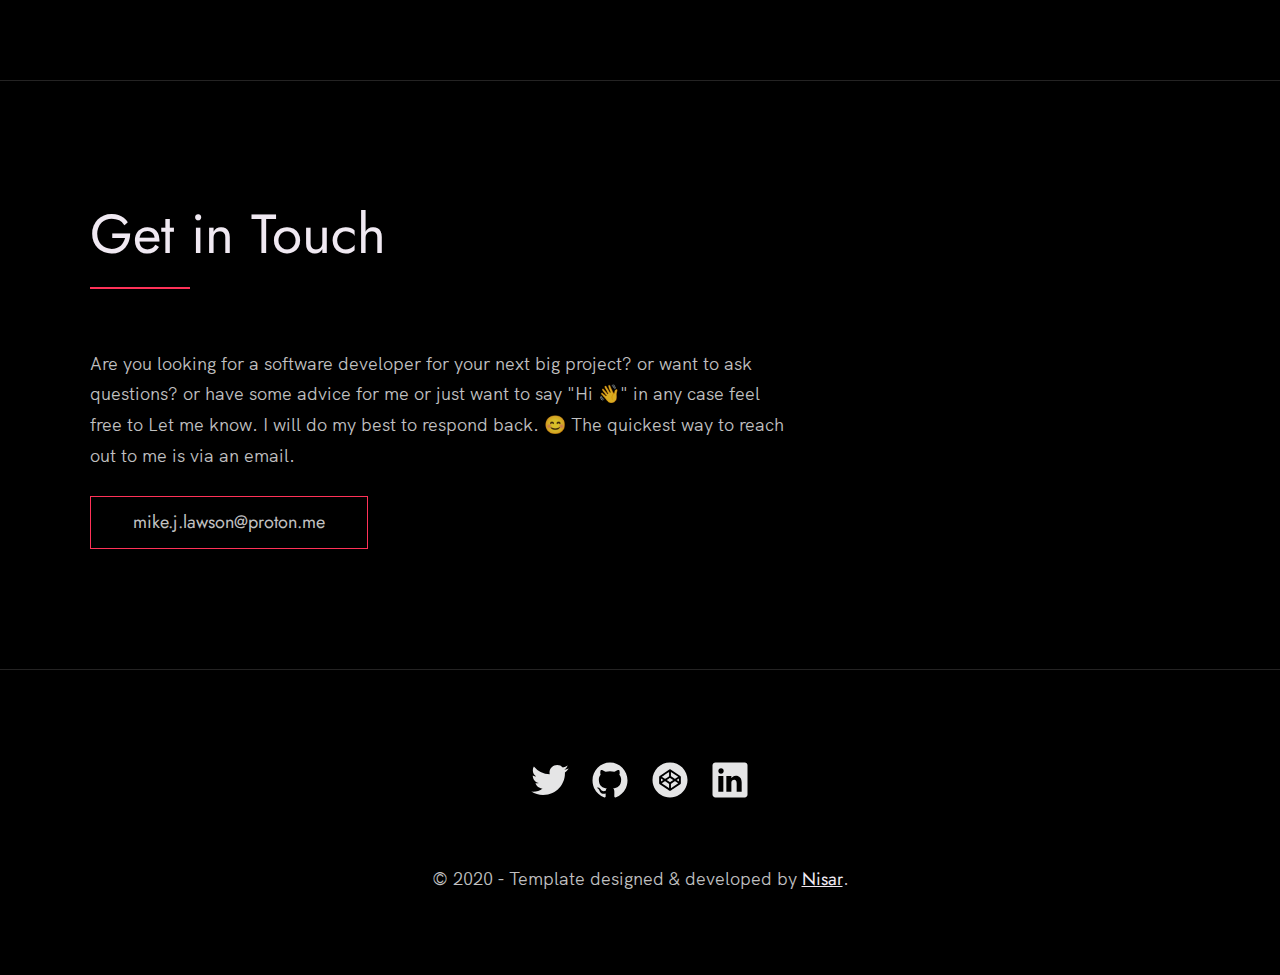
==== commit 914f9ee7: "added webgl page" ====
--- a/index.html
+++ b/index.html
@@ -138,7 +138,7 @@
 						<div class="work__text">
 							<h3>Z-Buffer Algorithm</h3>
 							<p>
-								Simple program that uses Python to manage an inventory of automobiles.
+								Demonstrating the z-buffer algorithm with WebGL.
 							</p>
 							<ul class="work__list">
 								<li>WebGL</li>								
@@ -152,8 +152,8 @@
 									<img src="./images/github.svg" class="work__code" title="View Source Code"
 										alt="GitHub">
 								</a>
-								<a href="#" class="link__text">
-									See Source Code <span>&rarr;</span>
+								<a href="./webgl/zbufferdemo.html" class="link__text">
+									Try it out <span>&rarr;</span>
 								</a>
 							</div>
 						</div>
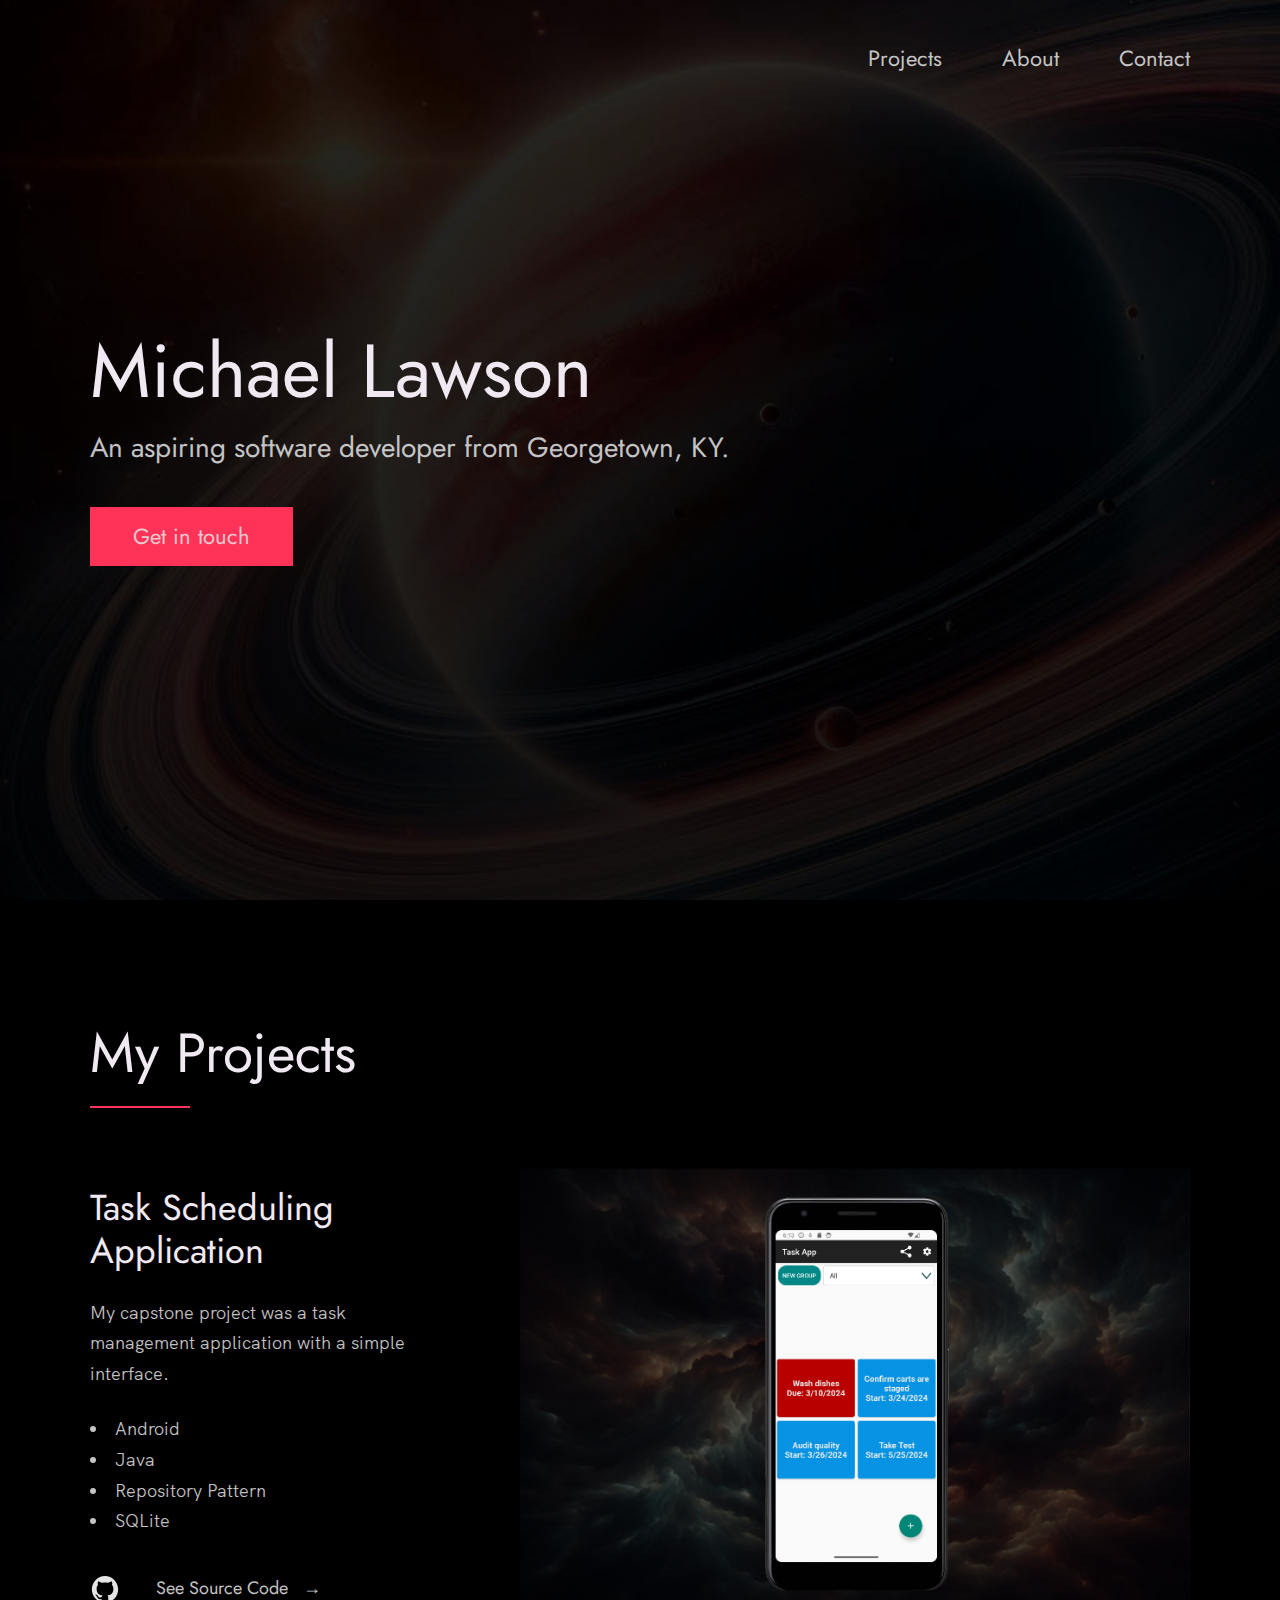
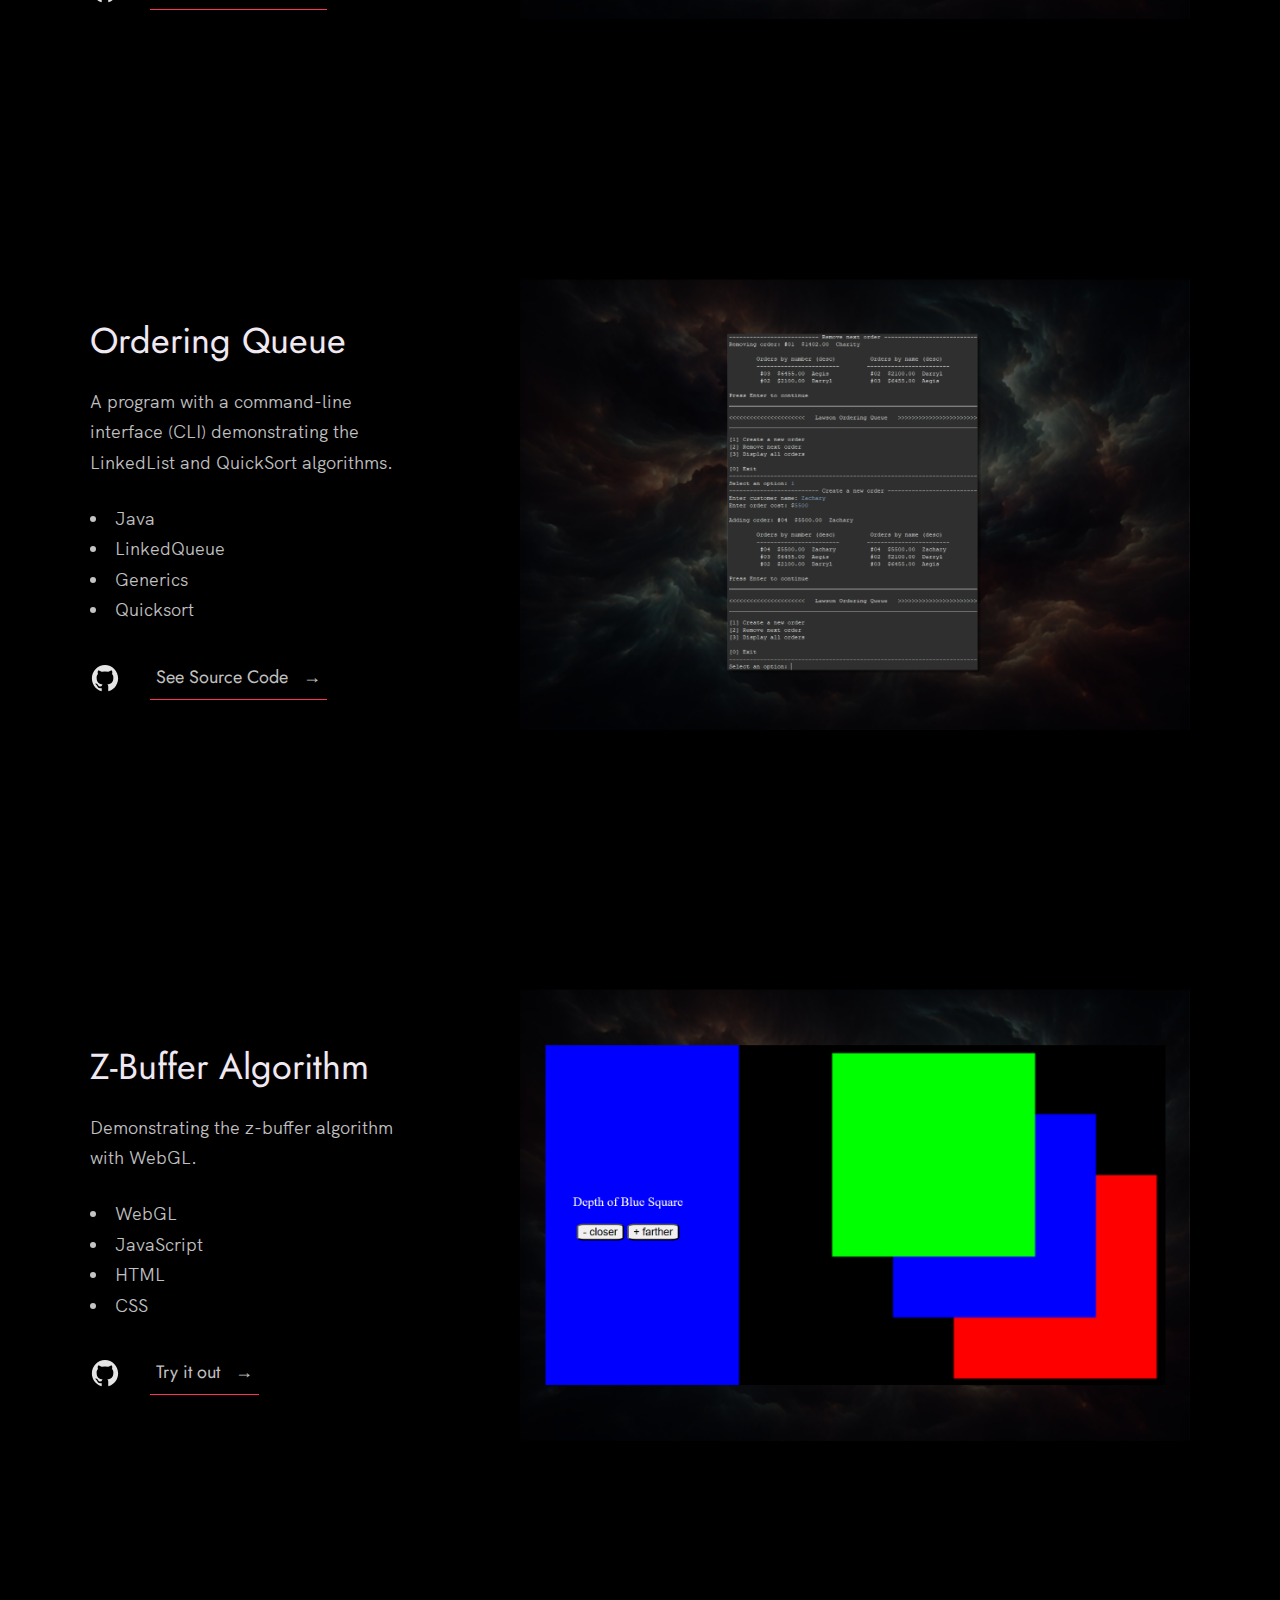
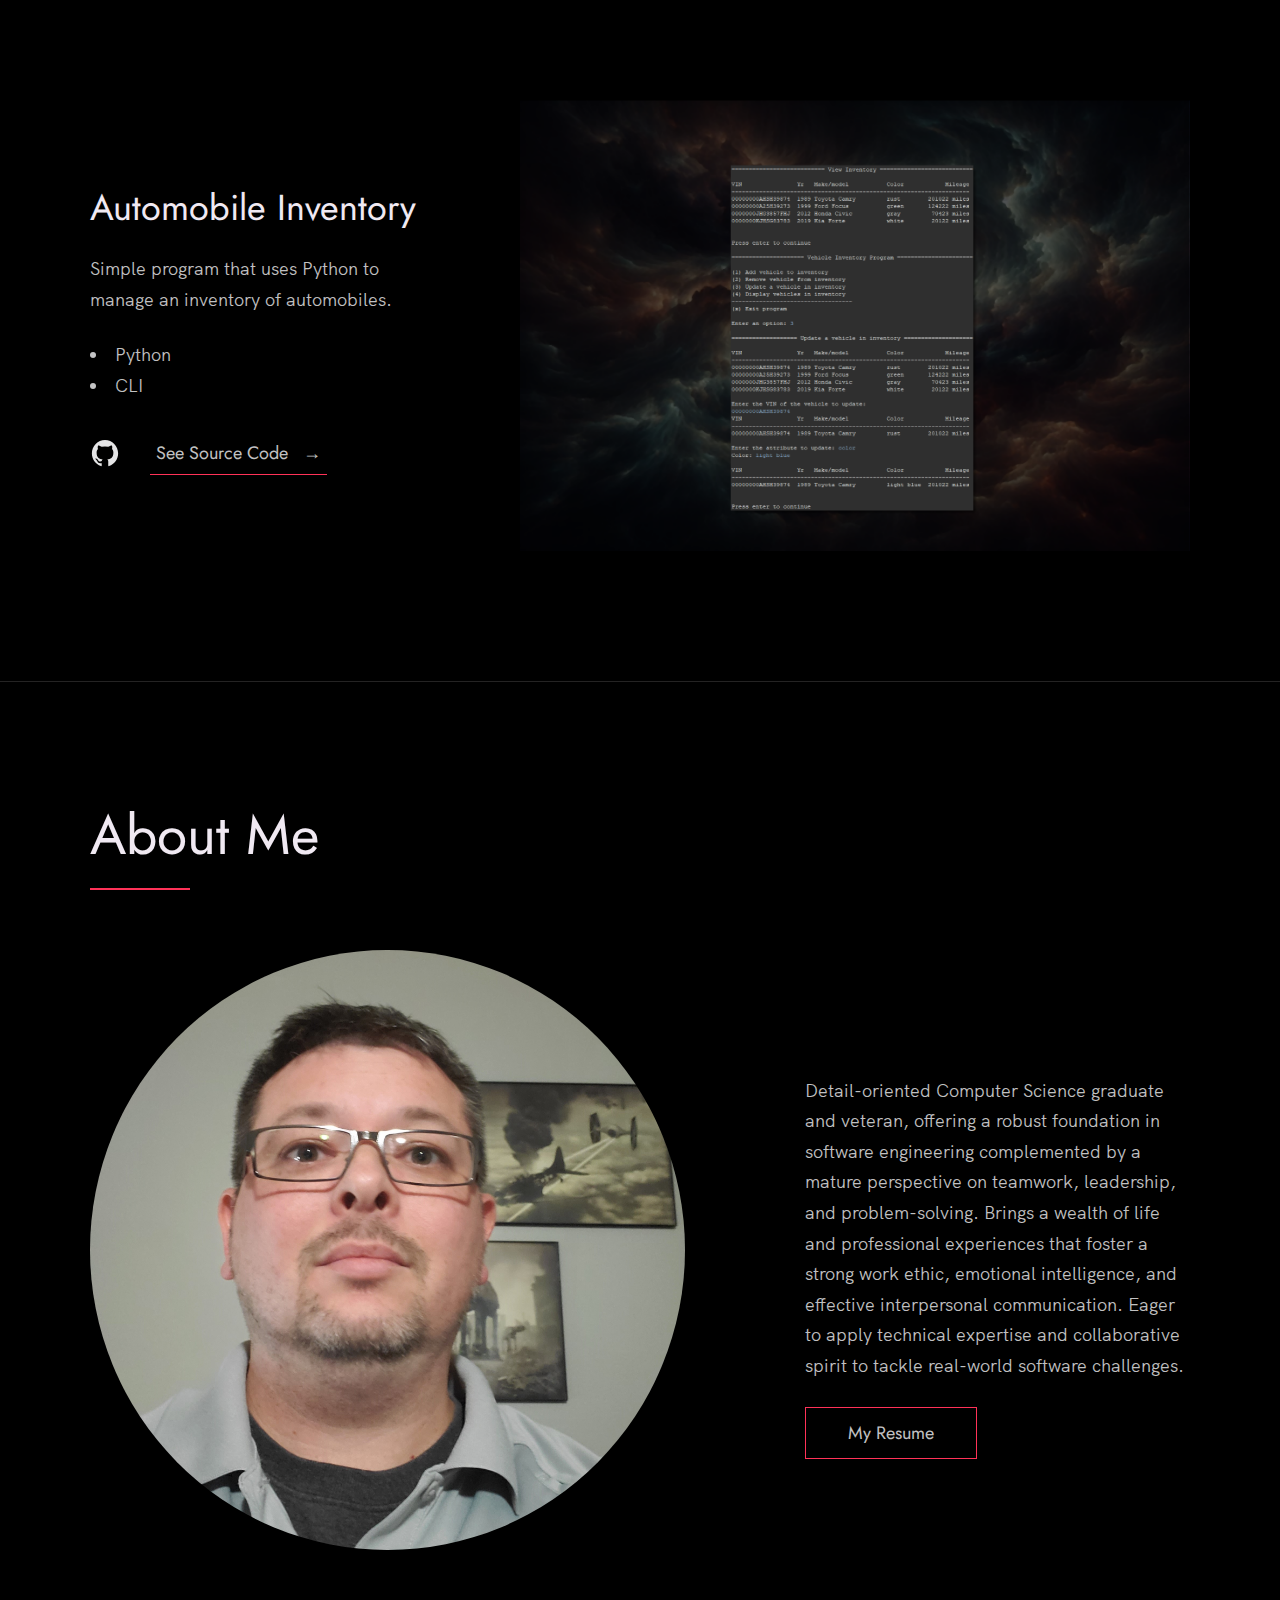
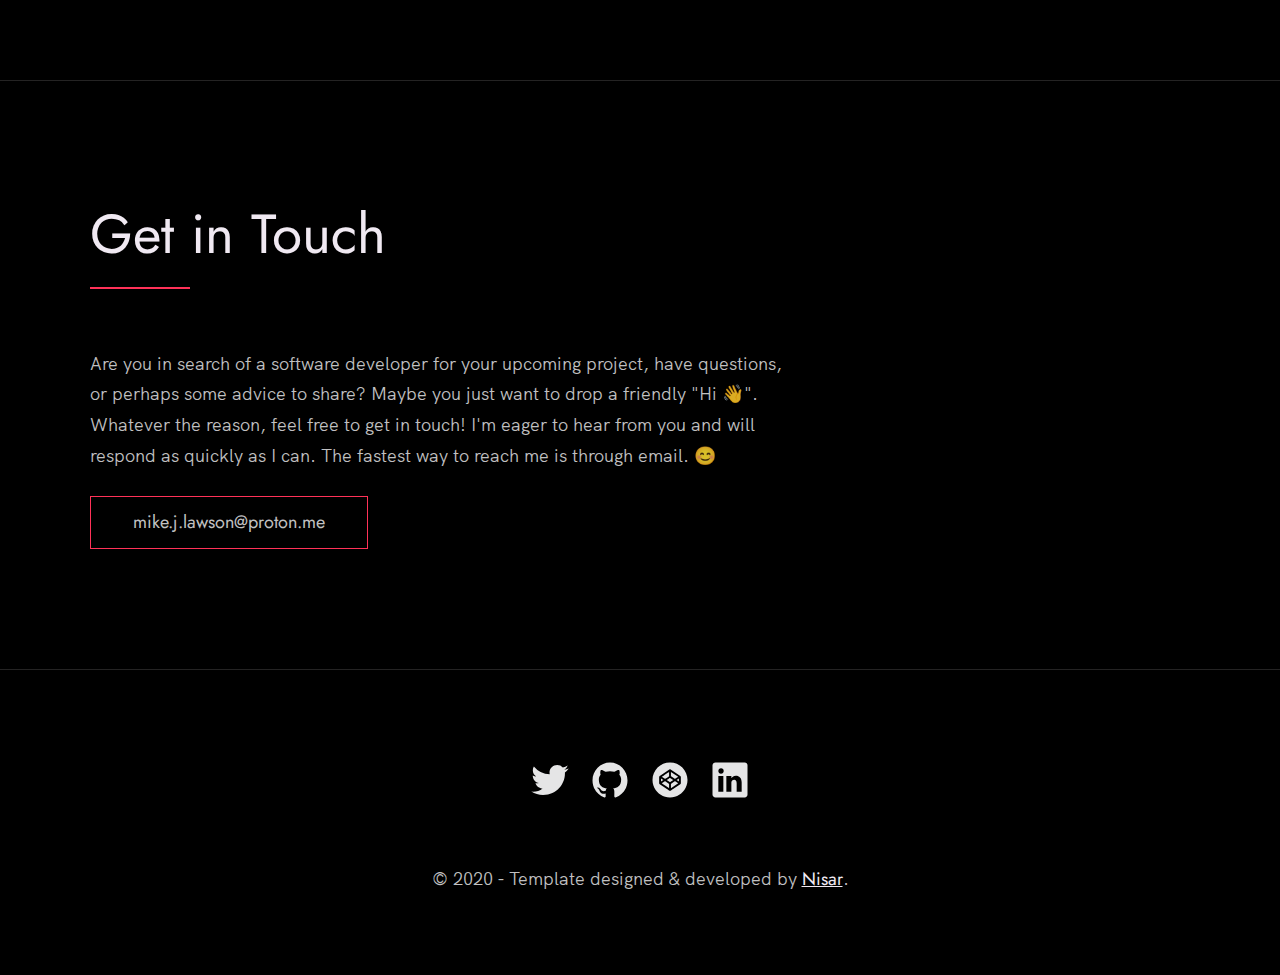
==== commit 6411939b: "update about me" ====
--- a/index.html
+++ b/index.html
@@ -148,7 +148,7 @@
 							</ul>
 					
 							<div class="work__links">
-								<a href="#">
+								<a href="https://github.com/Lawsonmj2024/ZBufferAlgorithm">
 									<img src="./images/github.svg" class="work__code" title="View Source Code"
 										alt="GitHub">
 								</a>
@@ -212,11 +212,10 @@
 							and professional experiences that foster a strong work ethic, emotional intelligence, and
 							effective interpersonal
 							communication. Eager to apply technical expertise and collaborative spirit to tackle
-							real-world software challenges
-							in an entry-level engineering role.
+							real-world software challenges.
 						</p>
 						<!-- Provide a link to your resume -->
-						<a href="#" class="btn">My Resume</a>
+						<a href="./resume.pdf" class="btn">My Resume</a>
 					</div>
 
 					<div class="about__photo-container">
@@ -235,11 +234,9 @@
 			<h2>Get in Touch</h2>
 			<div class="contact__info">
 				<p>
-					Are you looking for a software developer for your next big project?
-					or want to ask questions? or have some advice for me
-					or just want to say "Hi 👋" in any case feel free to Let me know. I
-					will do my best to respond back. 😊 The quickest way to reach out to
-					me is via an email.
+					Are you in search of a software developer for your upcoming project, have questions, or perhaps some advice to share? 
+					Maybe you just want to drop a friendly "Hi 👋". Whatever the reason, feel free to get in touch! I'm eager to hear from 
+					you and will respond as quickly as I can. The fastest way to reach me is through email. 😊
 				</p>
 				<!-- Replace the email with yours -->
 				<a href="mailto:mike.j.lawson@proton.me" class="btn">mike.j.lawson@proton.me</a>
--- a/index.css
+++ b/index.css
@@ -549,6 +549,10 @@
     }
 }
 
+.about__photo {
+    border-radius: 50%;
+}
+
 .about__photo-container {
     margin-bottom: var(--gutter-normal);
 }
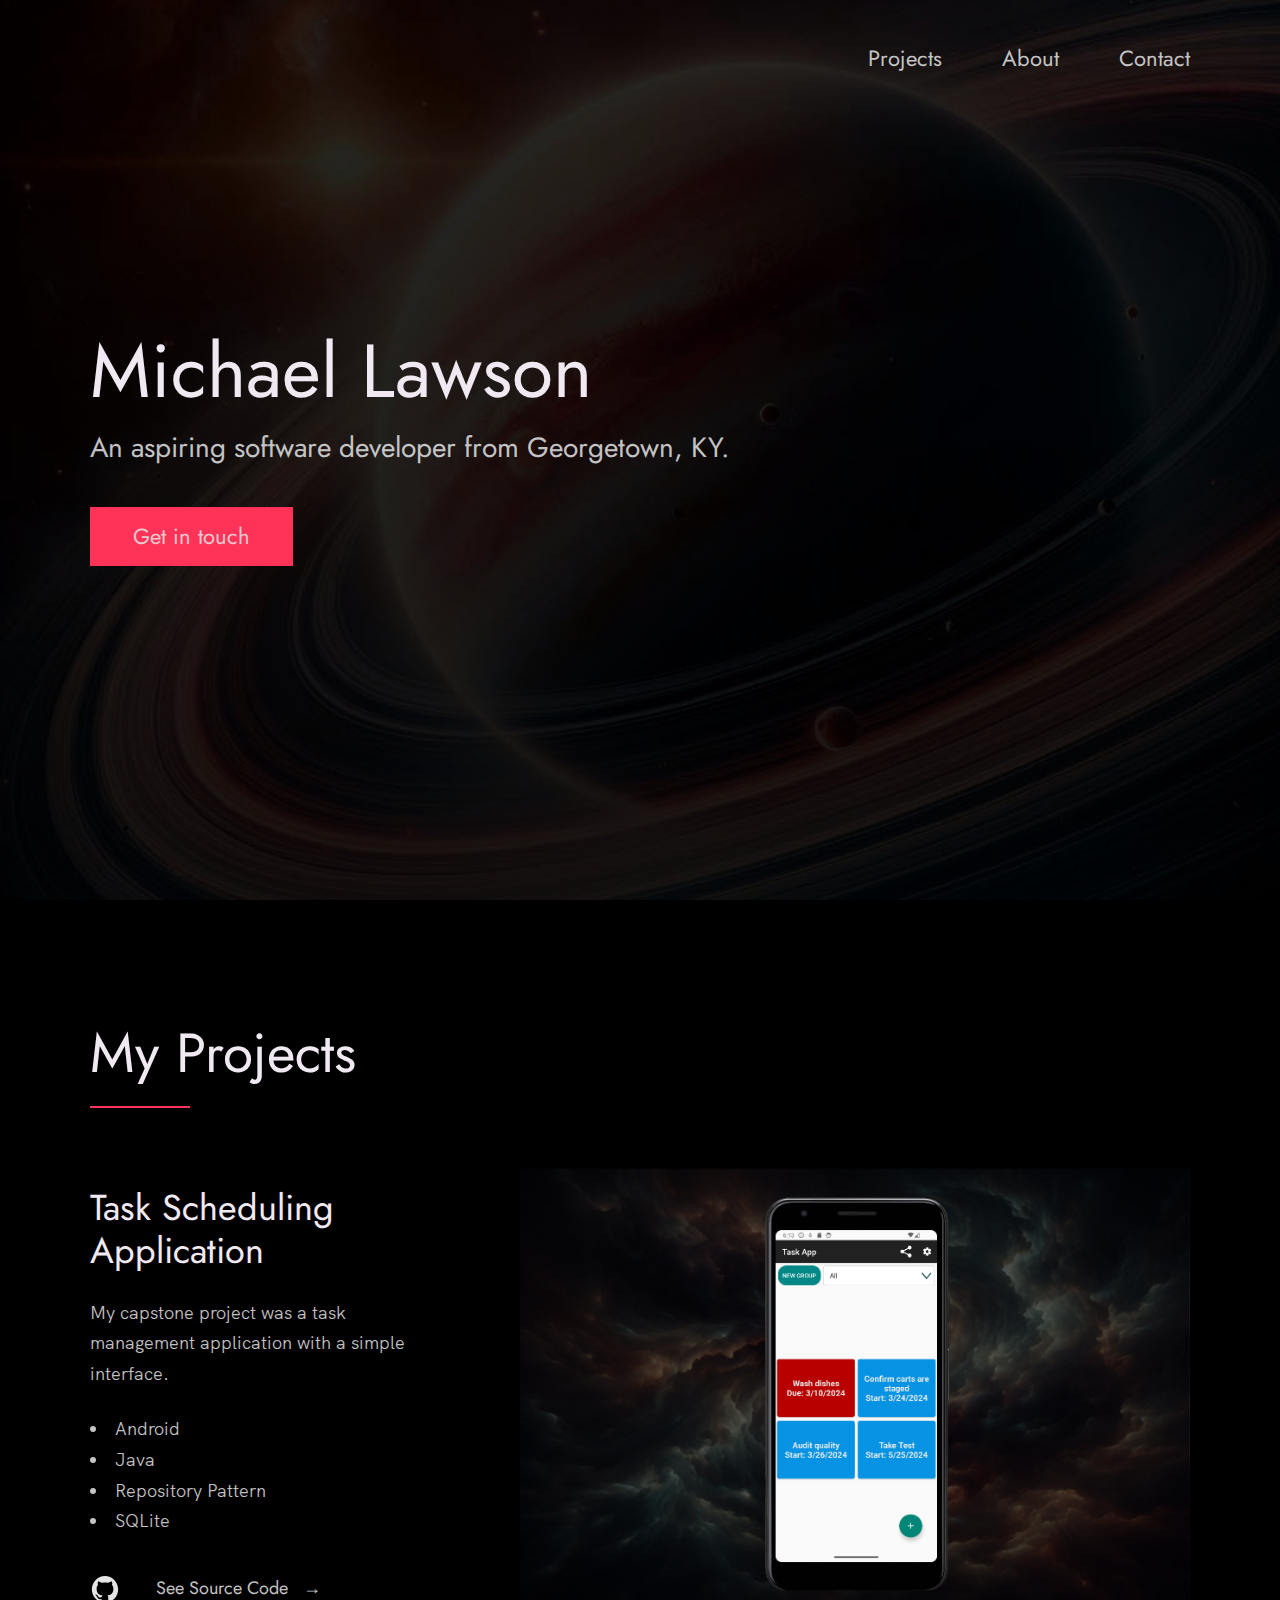
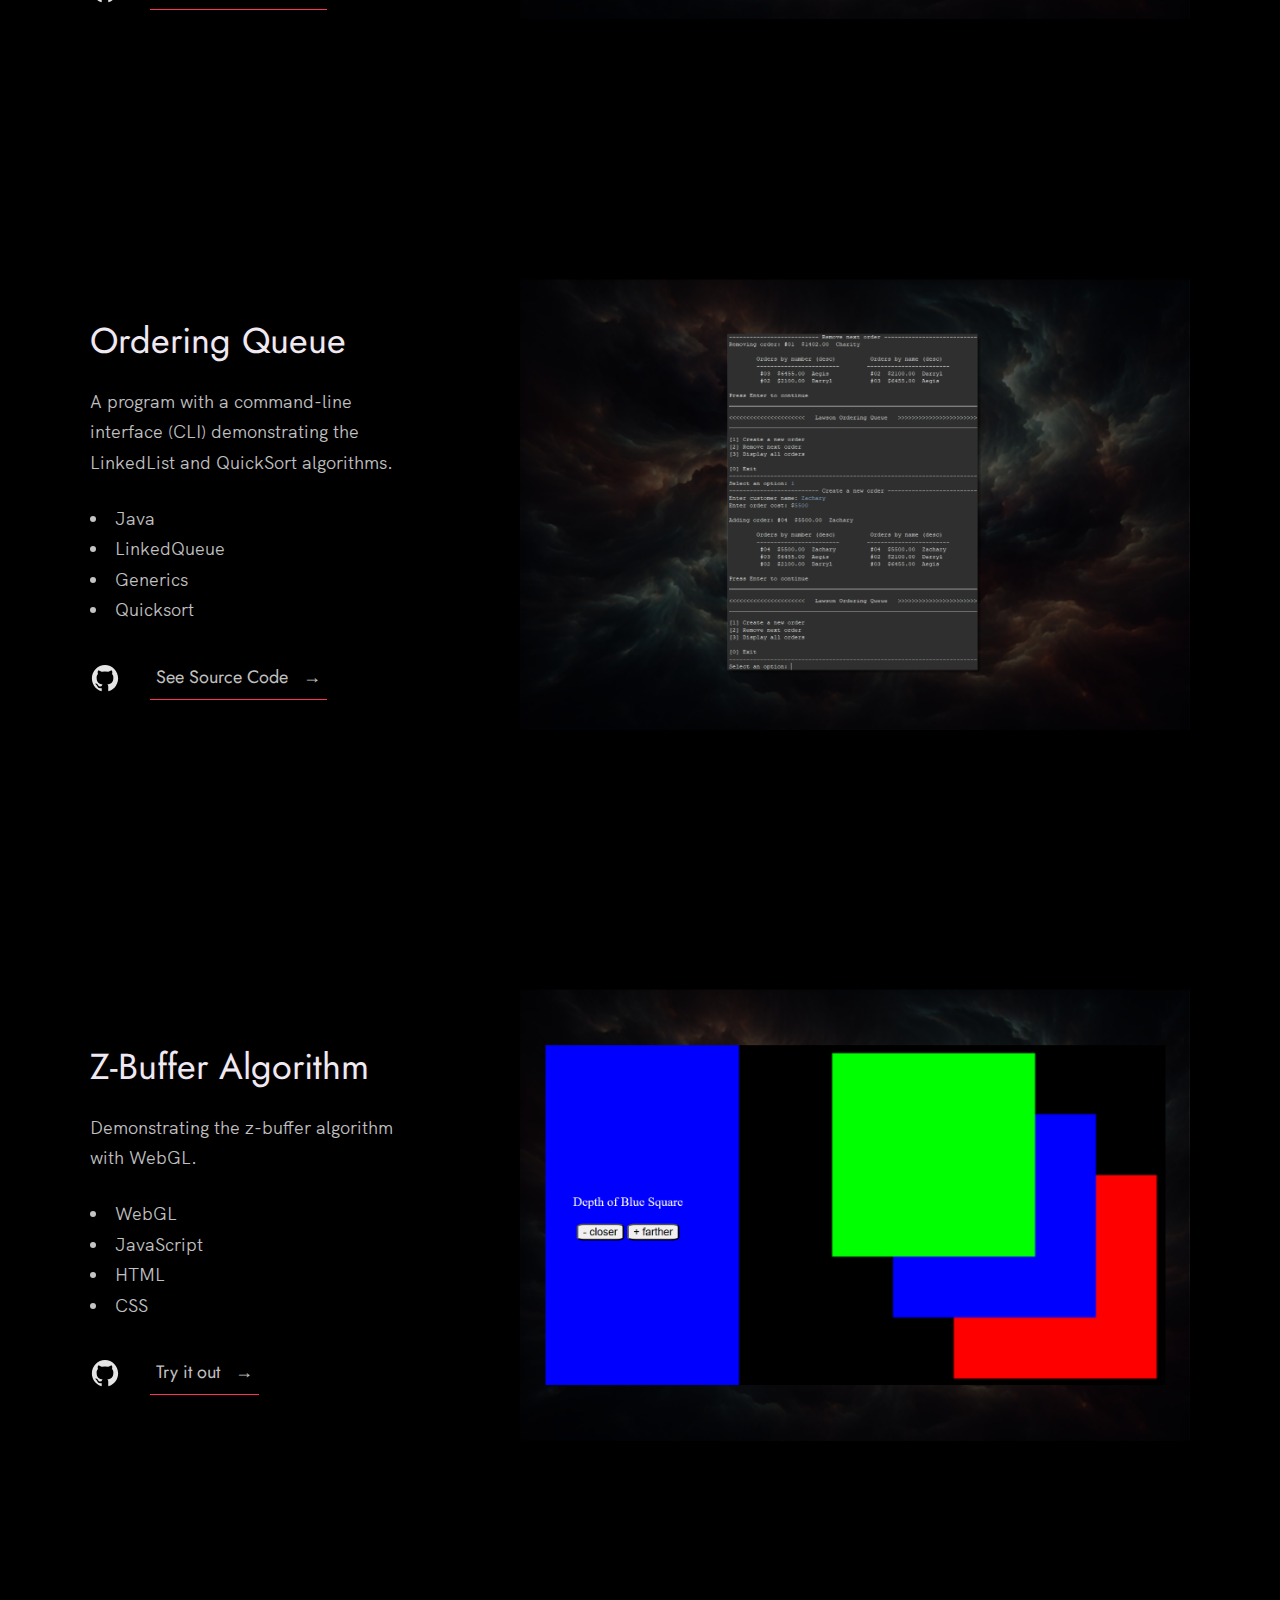
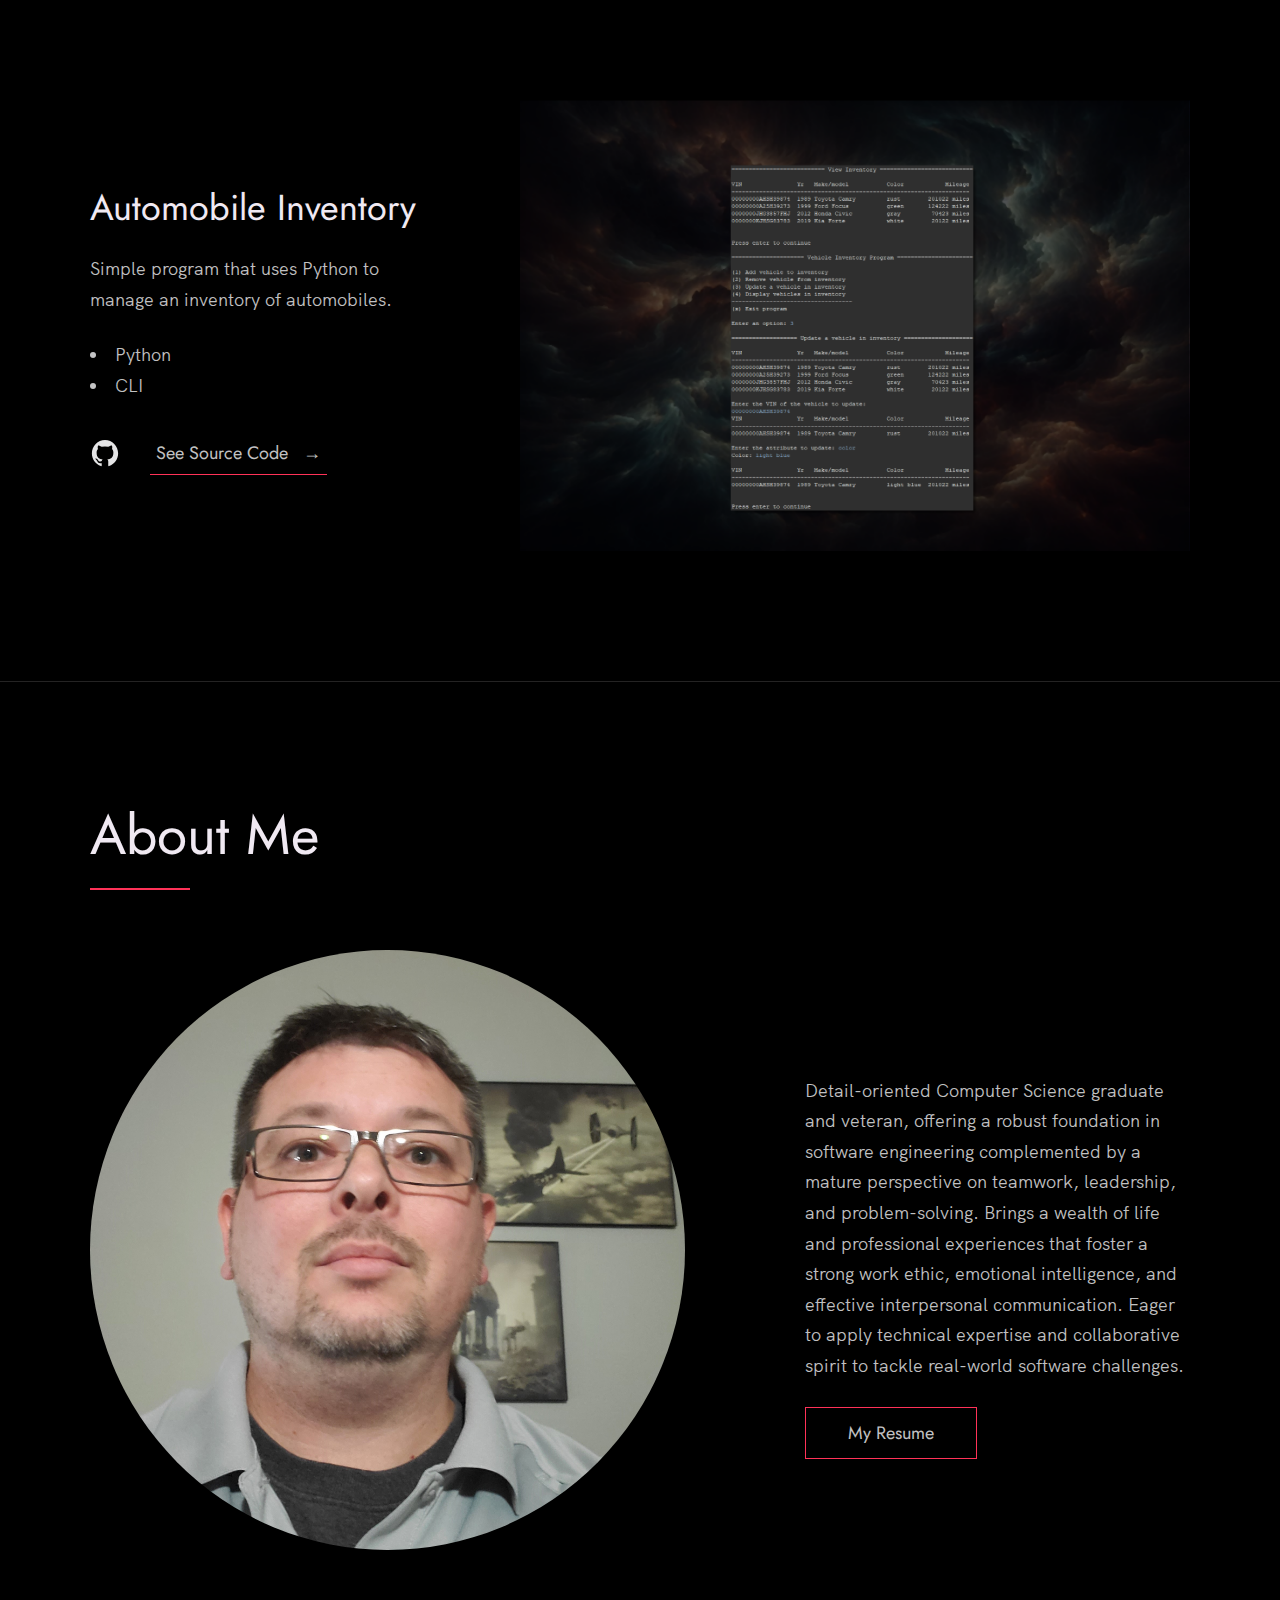
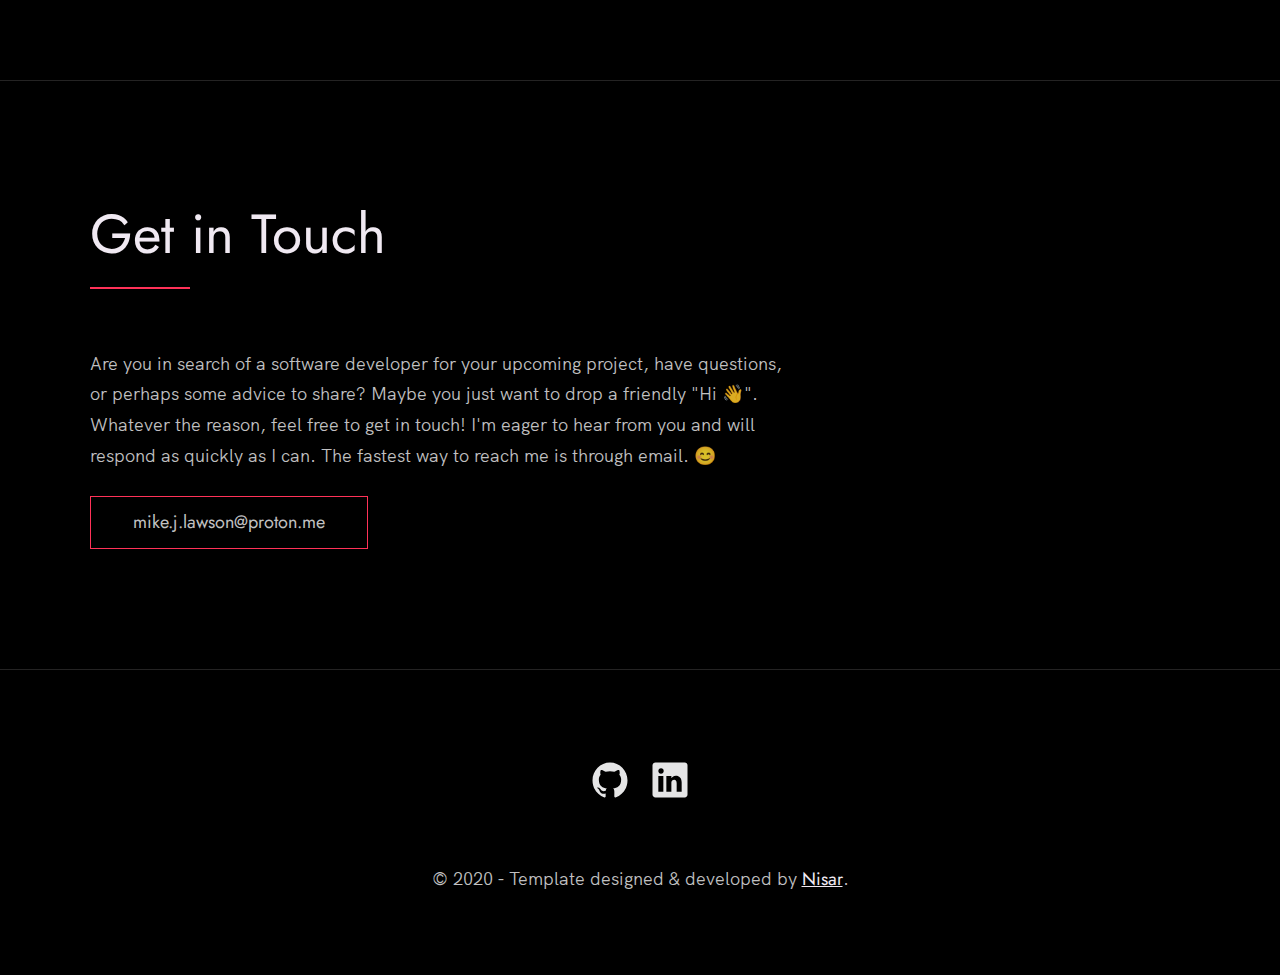
==== commit 0d7b29c2: "Link AutomobileInventory repo" ====
--- a/index.html
+++ b/index.html
@@ -176,11 +176,11 @@
 							</ul>
 
 							<div class="work__links">
-								<a href="#">
+								<a href="https://github.com/Lawsonmj2024/AutomobileInventory">
 									<img src="./images/github.svg" class="work__code" title="View Source Code"
 										alt="GitHub">
 								</a>
-								<a href="#" class="link__text">
+								<a href="https://github.com/Lawsonmj2024/AutomobileInventory" class="link__text">
 									See Source Code <span>&rarr;</span>
 								</a>
 							</div>
@@ -252,26 +252,10 @@
 			<ul class="footer__social-links">
 				<li class="footer__social-link-item">
 
-					<!-- X Account -->
-
-					<a href="#" title="Link to Twitter Profile">
-						<img src="./images/twitter.svg" class="footer__social-image" alt="Twitter">
-					</a>
-				</li>
-				<li class="footer__social-link-item">
-
 					<!-- GitHub Account -->
 
 					<a href="https://github.com/Lawsonmj2024" title="Link to Github Profile">
 						<img src="./images/github.svg" class="footer__social-image" alt="Github">
-					</a>
-				</li>
-				<li class="footer__social-link-item">
-
-					<!-- CodePen Account -->
-
-					<a href="#" title="Link to Codepen Profile">
-						<img src="./images/codepen.svg" class="footer__social-image" alt="Codepen">
 					</a>
 				</li>
 				<li class="footer__social-link-item">
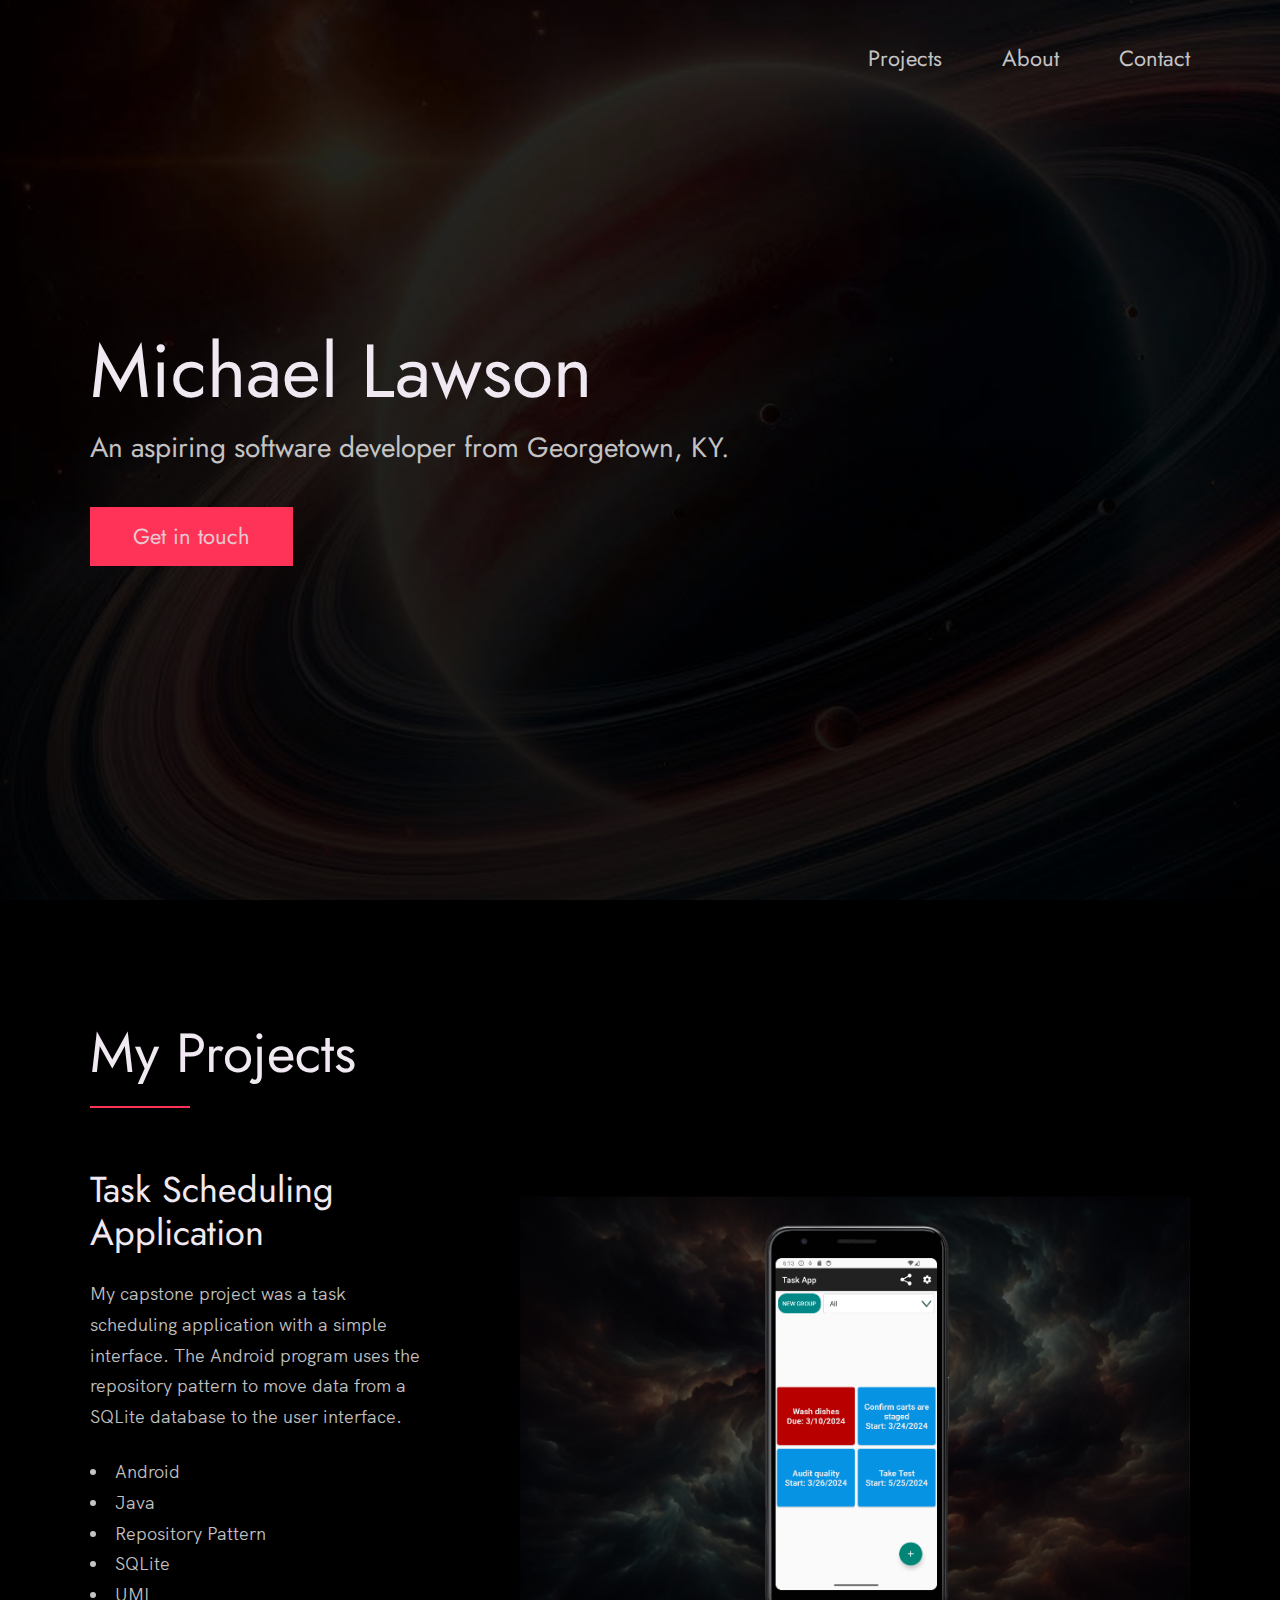
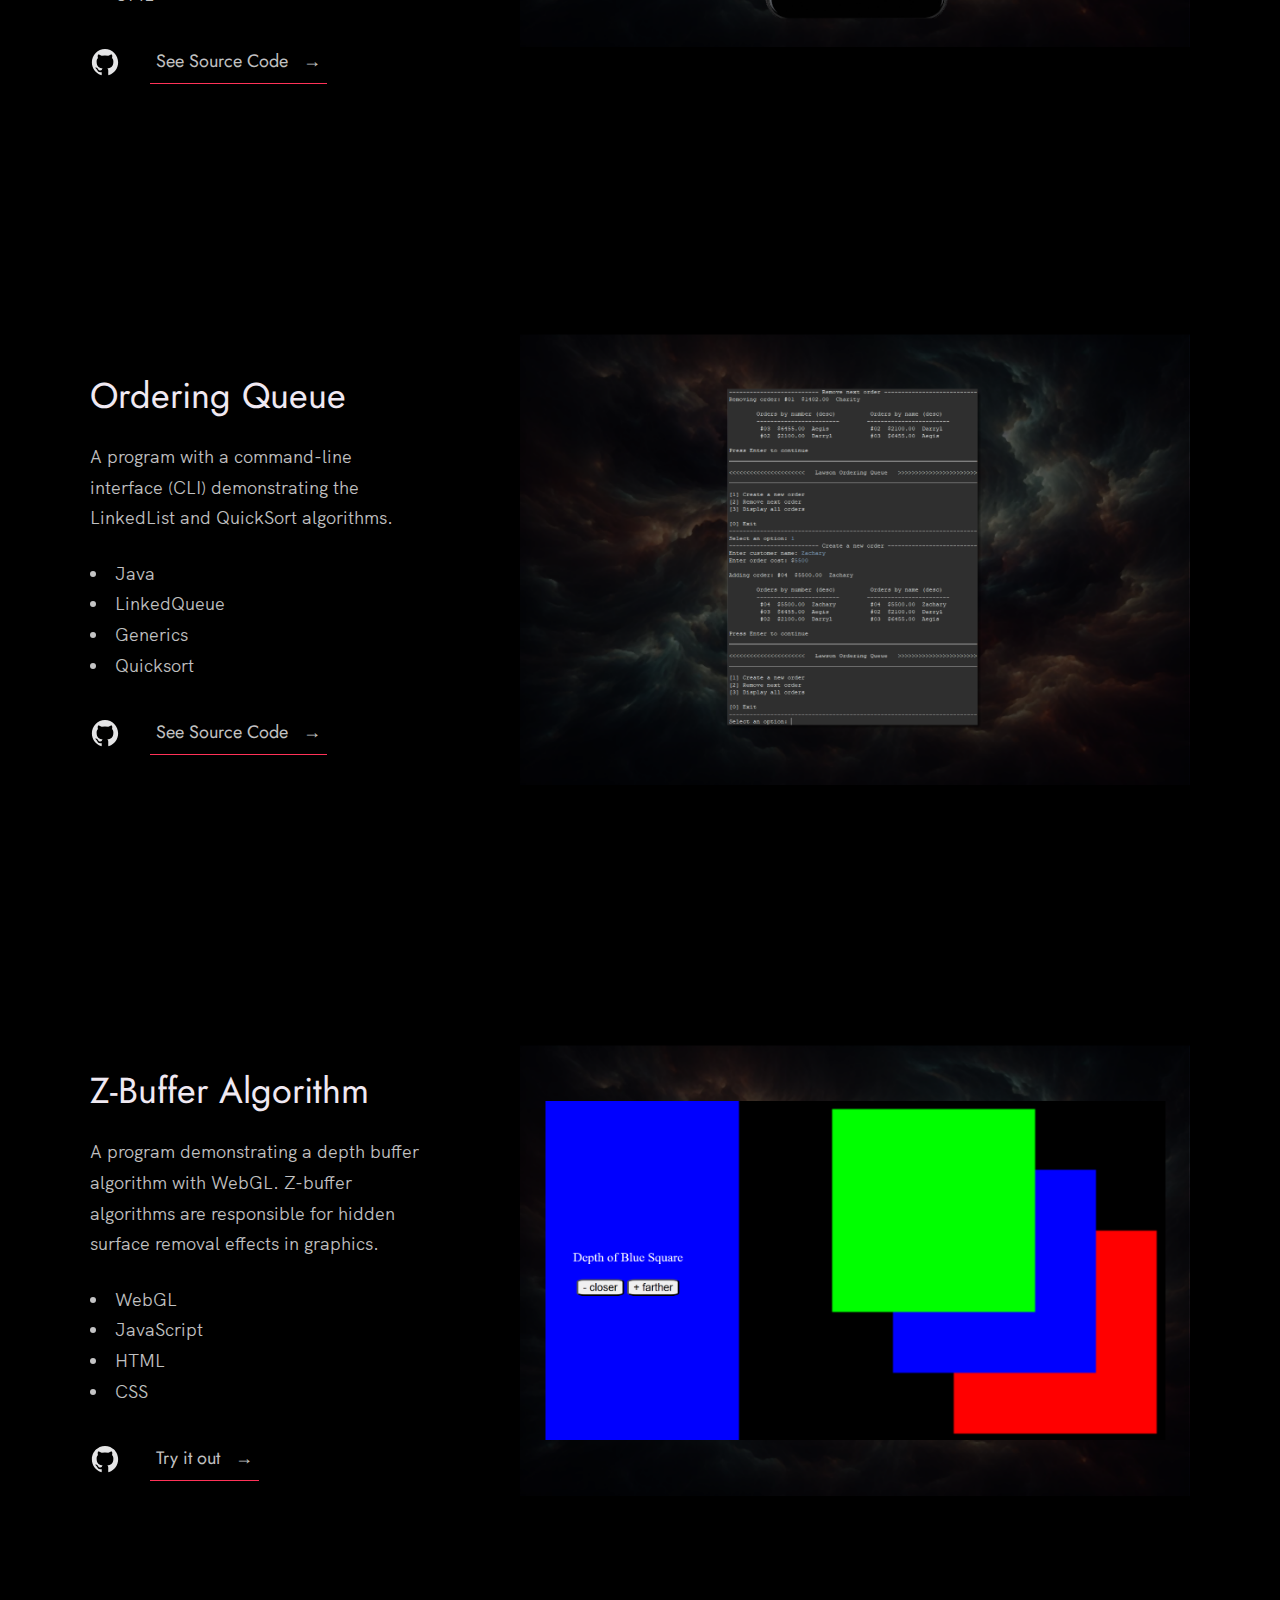
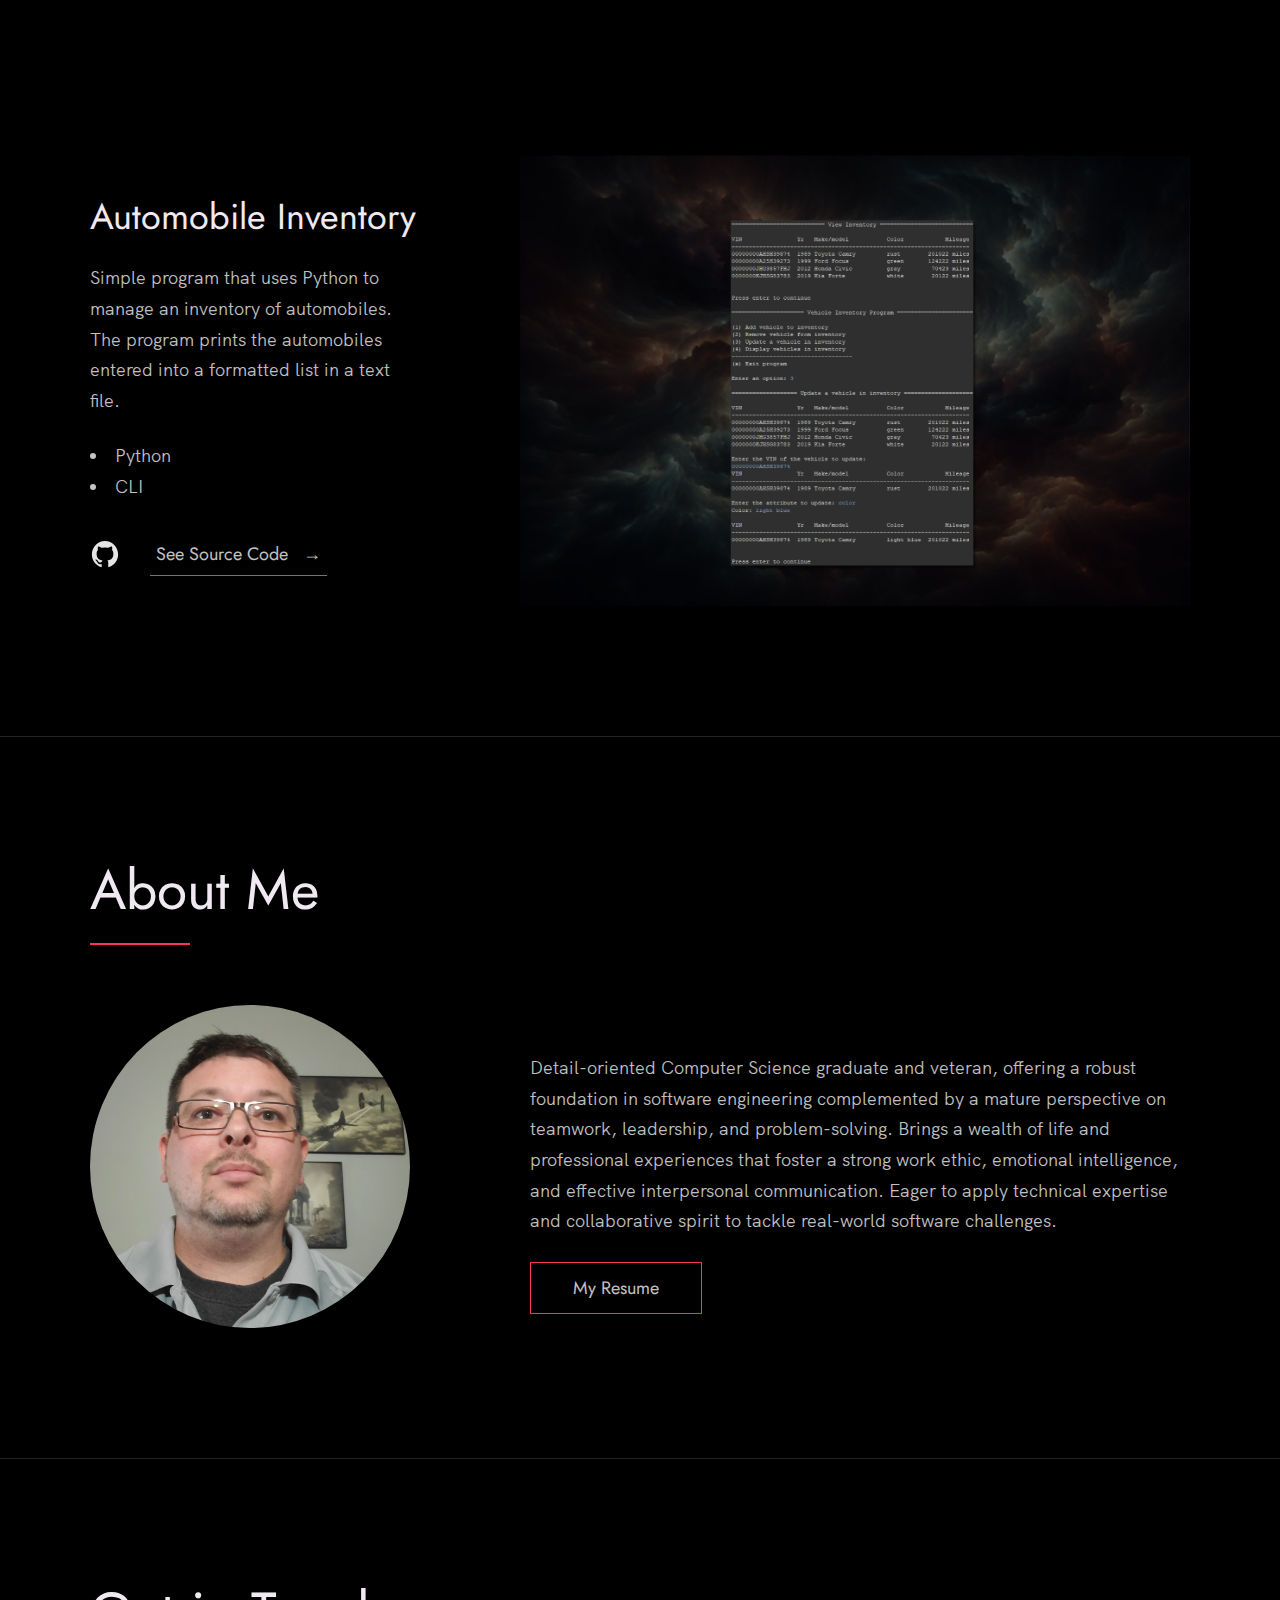
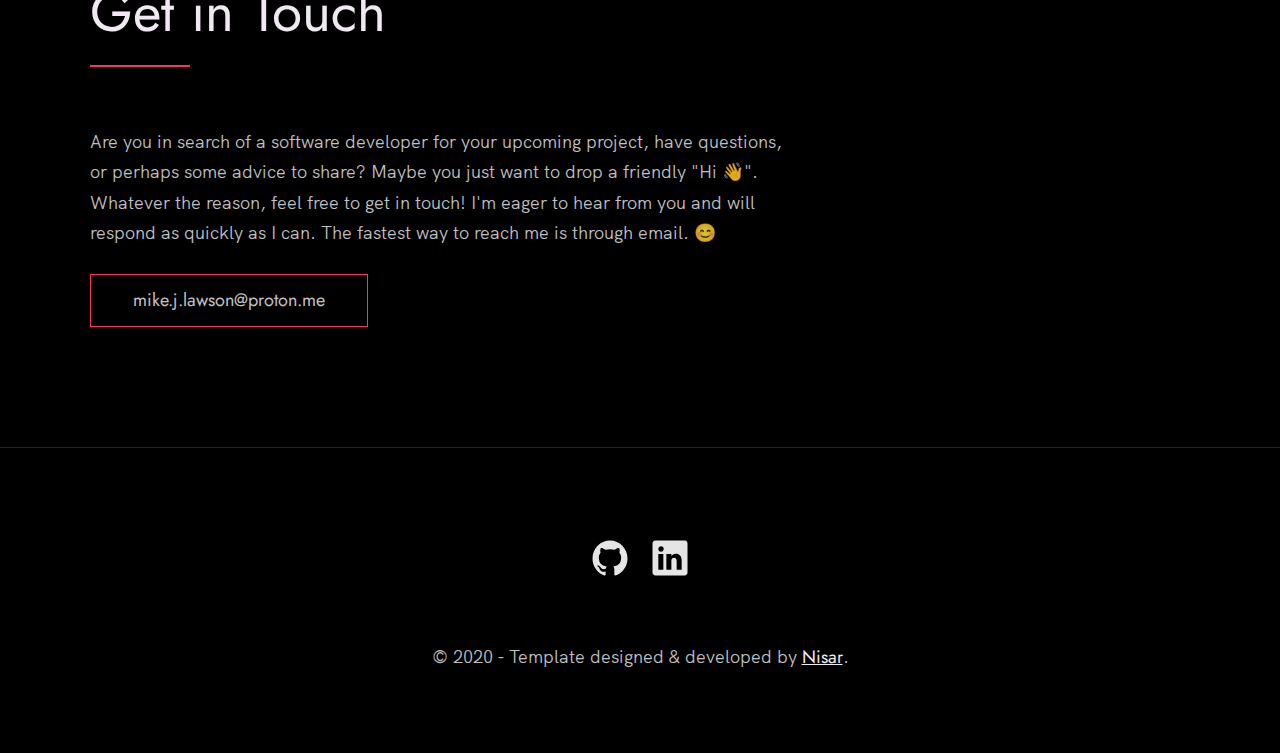
==== commit 81ca96c0: "Updated index.css and index.html" ====
--- a/index.html
+++ b/index.html
@@ -76,21 +76,24 @@
 						<div class="work__text">
 							<h3>Task Scheduling Application</h3>
 							<p>
-								My capstone project was a task management application with a simple interface.
+								My capstone project was a task scheduling application with a simple interface. The 
+								Android program uses the repository pattern to move data from a SQLite database to 
+								the user interface. 
 							</p>
 							<ul class="work__list">
 								<li>Android</li>
 								<li>Java</li>
 								<li>Repository Pattern</li>
 								<li>SQLite</li>
-							</ul>
-
-							<div class="work__links">
-								<a href="#">
+								<li>UML</li>
+							</ul>
+
+							<div class="work__links">
+								<a href="https://github.com/Lawsonmj2024/TaskSchedulingApplication">
 									<img src="./images/github.svg" class="work__code" title="View Source Code"
 										alt="GitHub">
 								</a>
-								<a href="#" class="link__text">
+								<a href="https://github.com/Lawsonmj2024/TaskSchedulingApplication" class="link__text">
 									See Source Code <span>&rarr;</span>
 								</a>
 							</div>
@@ -106,8 +109,8 @@
 						<div class="work__text">
 							<h3>Ordering Queue</h3>
 							<p>
-								A program with a command-line interface (CLI) demonstrating the LinkedList and QuickSort
-								algorithms.
+								A program with a command-line interface (CLI) demonstrating the LinkedList and 
+								QuickSort algorithms.
 							</p>
 							<ul class="work__list">
 								<li>Java</li>
@@ -138,7 +141,8 @@
 						<div class="work__text">
 							<h3>Z-Buffer Algorithm</h3>
 							<p>
-								Demonstrating the z-buffer algorithm with WebGL.
+								A program demonstrating a depth buffer algorithm with WebGL. Z-buffer algorithms are 
+								responsible for hidden surface removal effects in graphics. 
 							</p>
 							<ul class="work__list">
 								<li>WebGL</li>								
@@ -168,7 +172,8 @@
 						<div class="work__text">
 							<h3>Automobile Inventory</h3>
 							<p>
-								Simple program that uses Python to manage an inventory of automobiles.
+								Simple program that uses Python to manage an inventory of automobiles. The program 
+								prints the automobiles entered into a formatted list in a text file.
 							</p>
 							<ul class="work__list">
 								<li>Python</li>
--- a/index.css
+++ b/index.css
@@ -559,7 +559,7 @@
 
 @media(min-width: 901px) {
     .about__text {
-        flex: 0 0 35%;
+        flex: 0 0 60%;
     }
     
     .about__photo-container {
